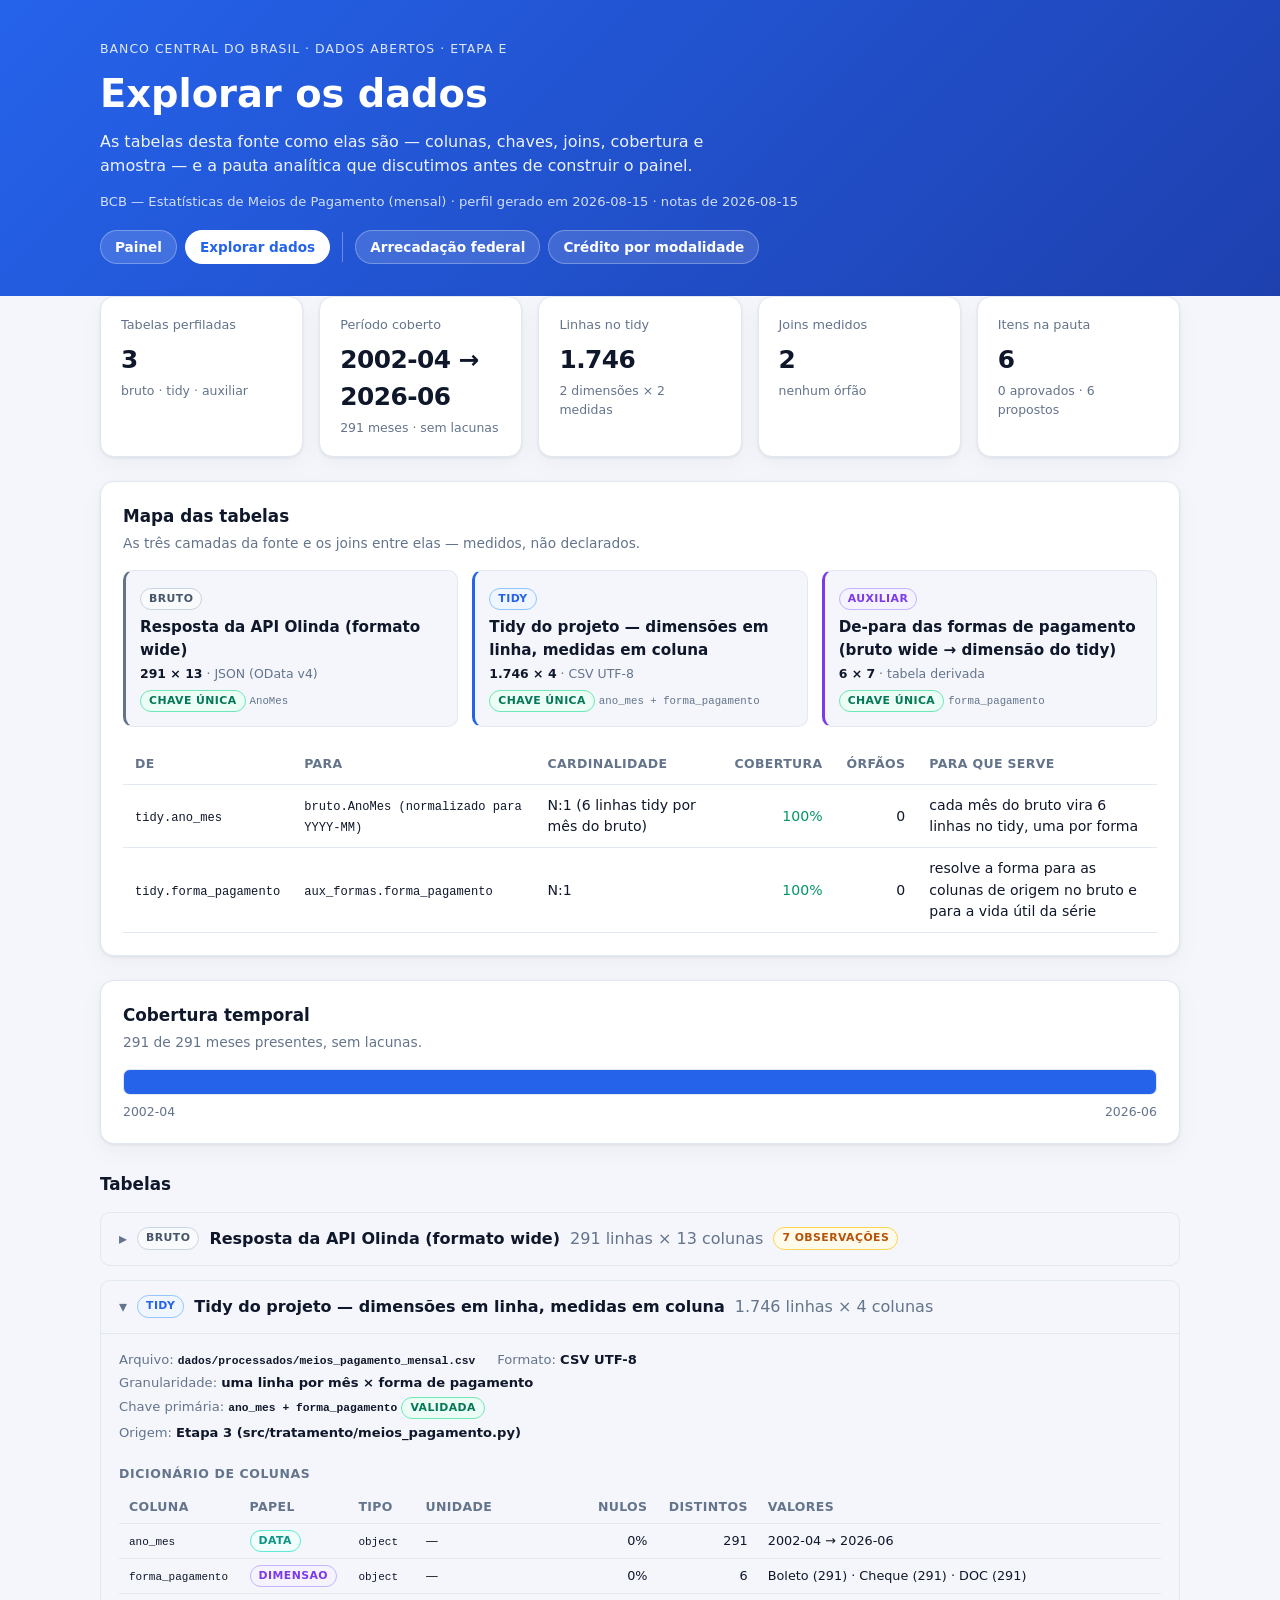
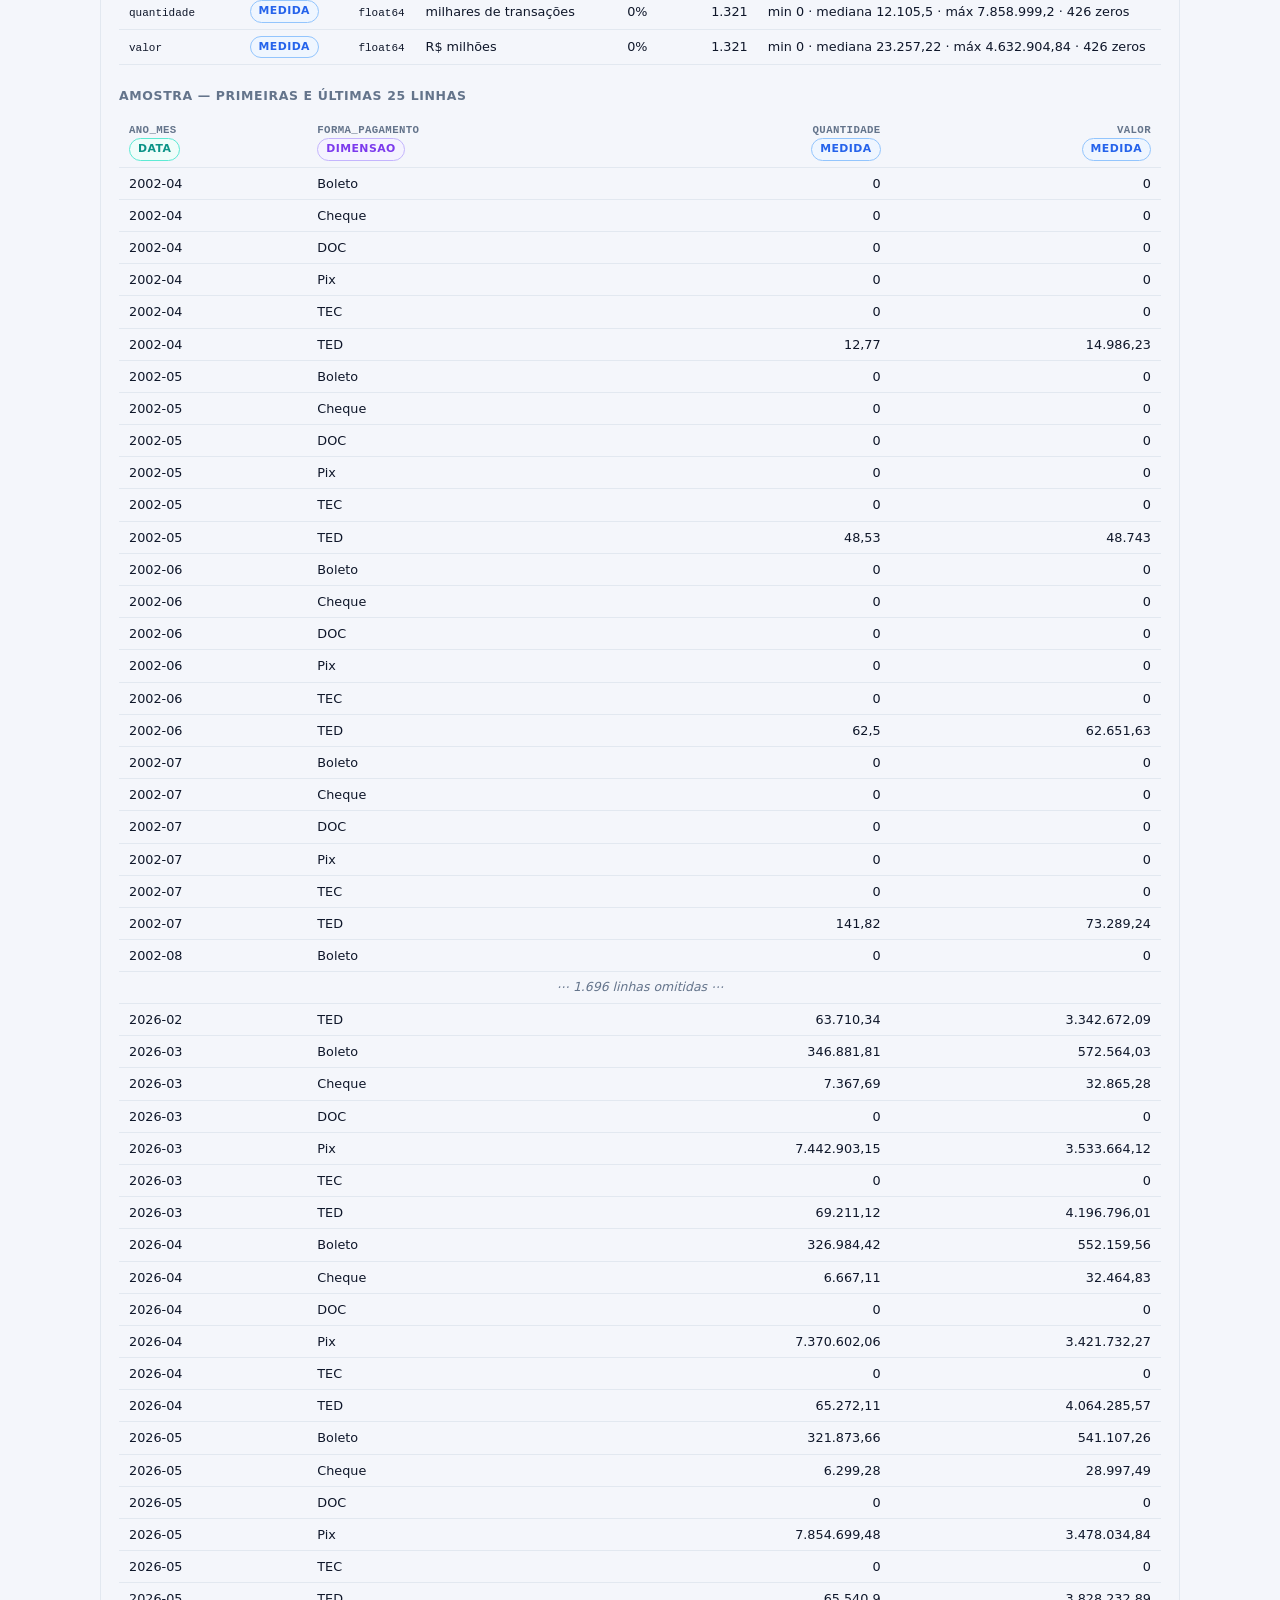
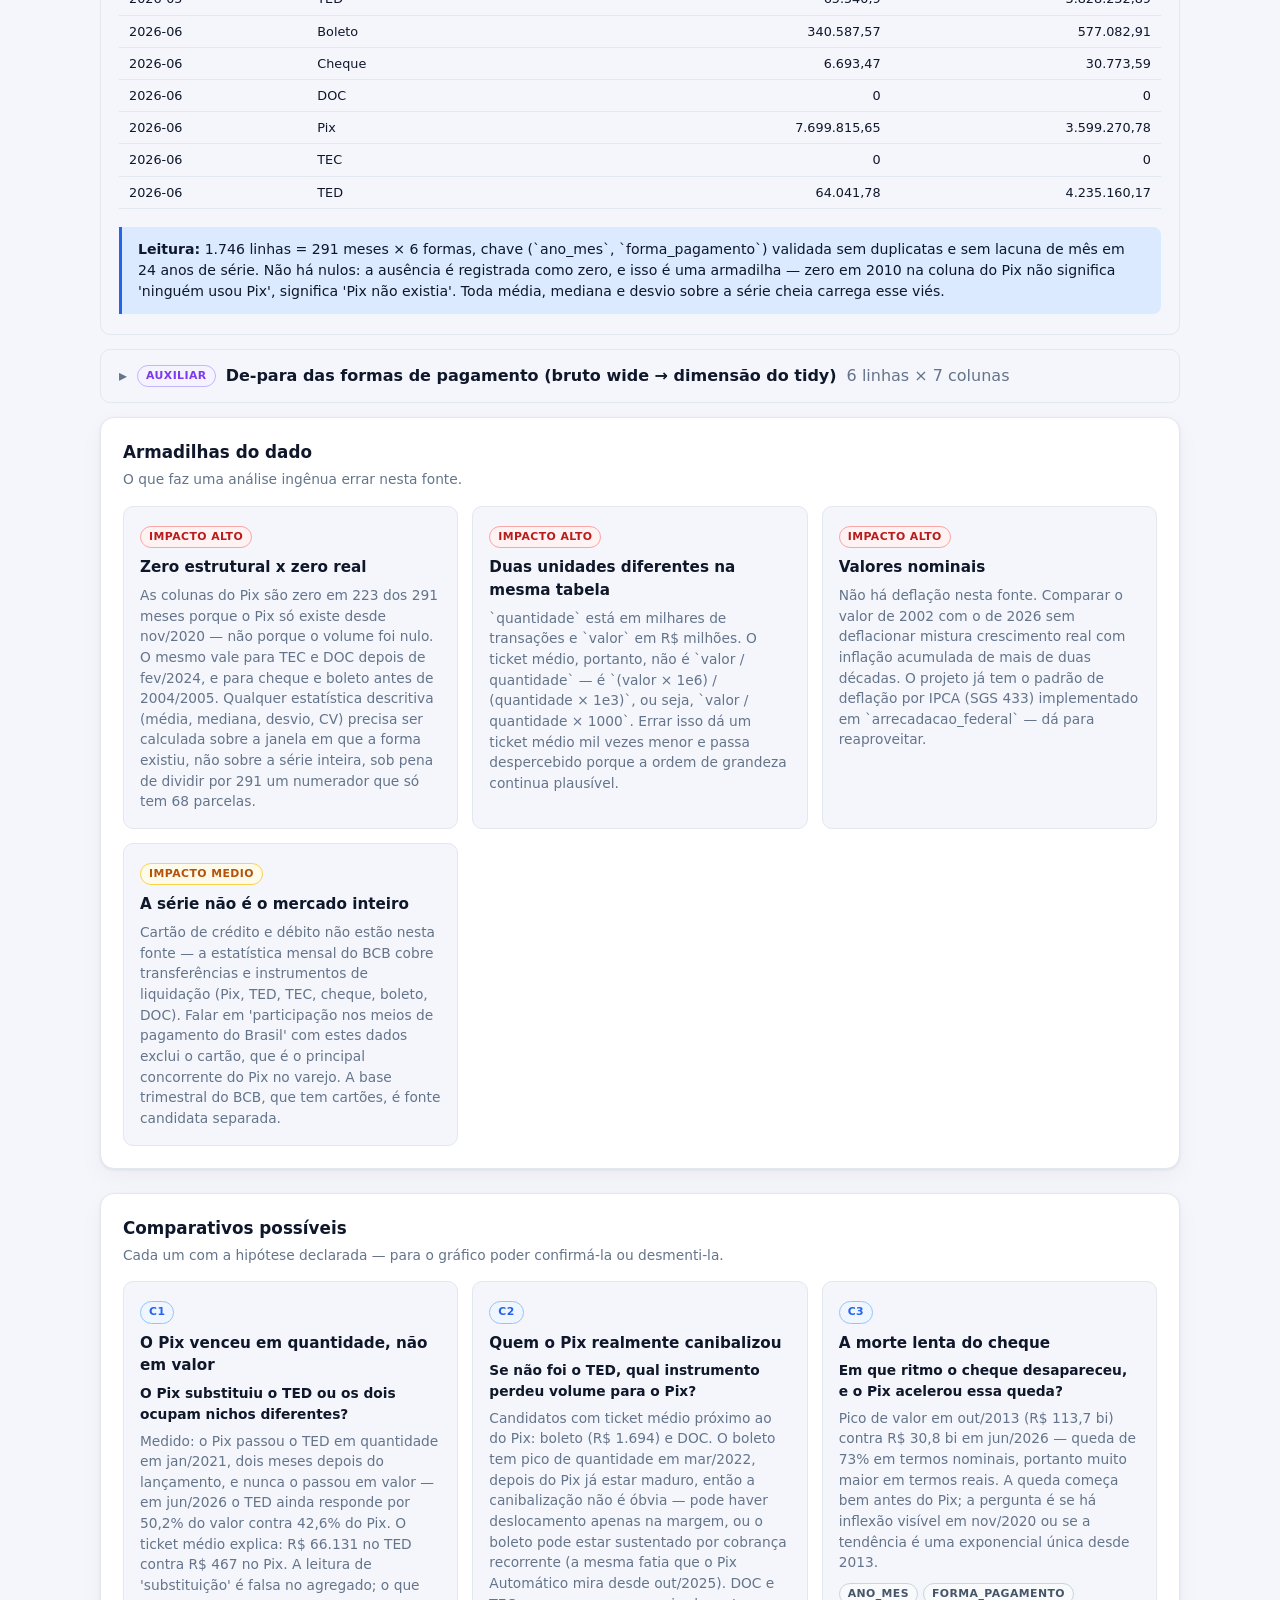
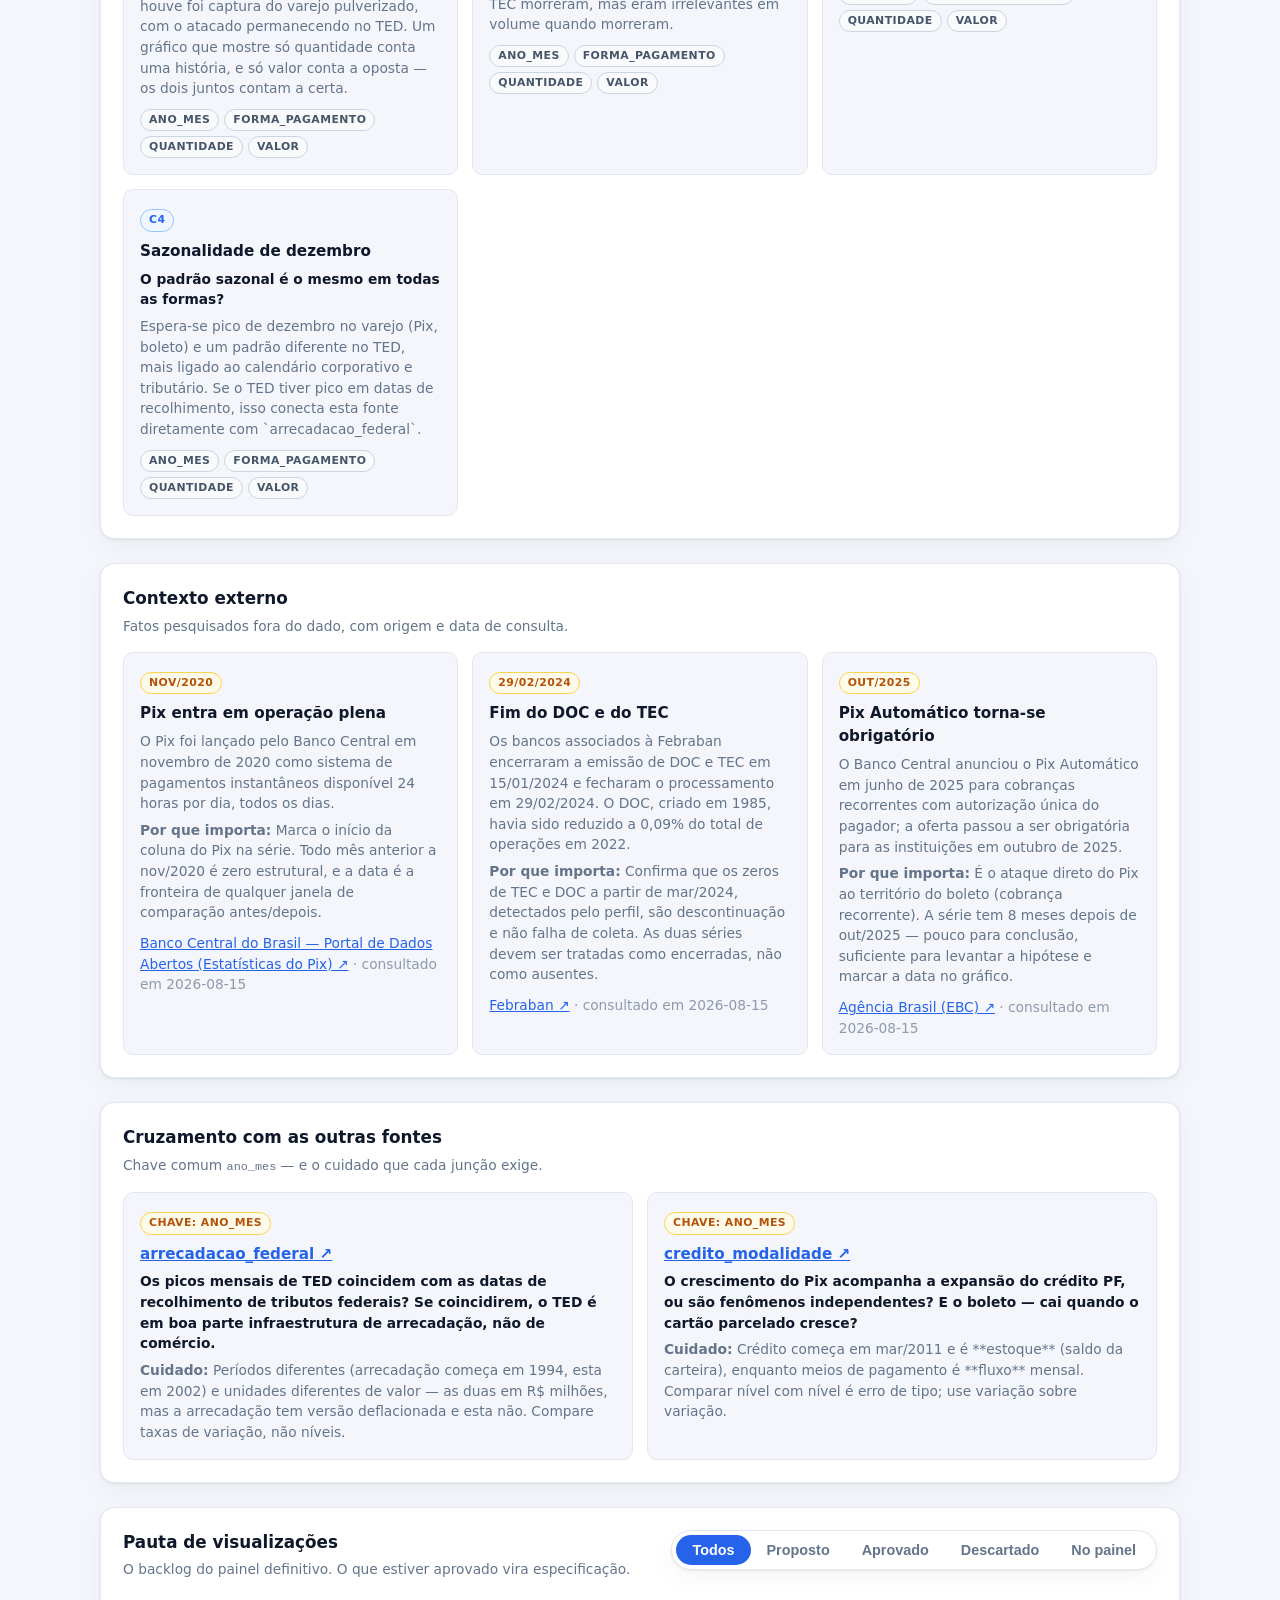
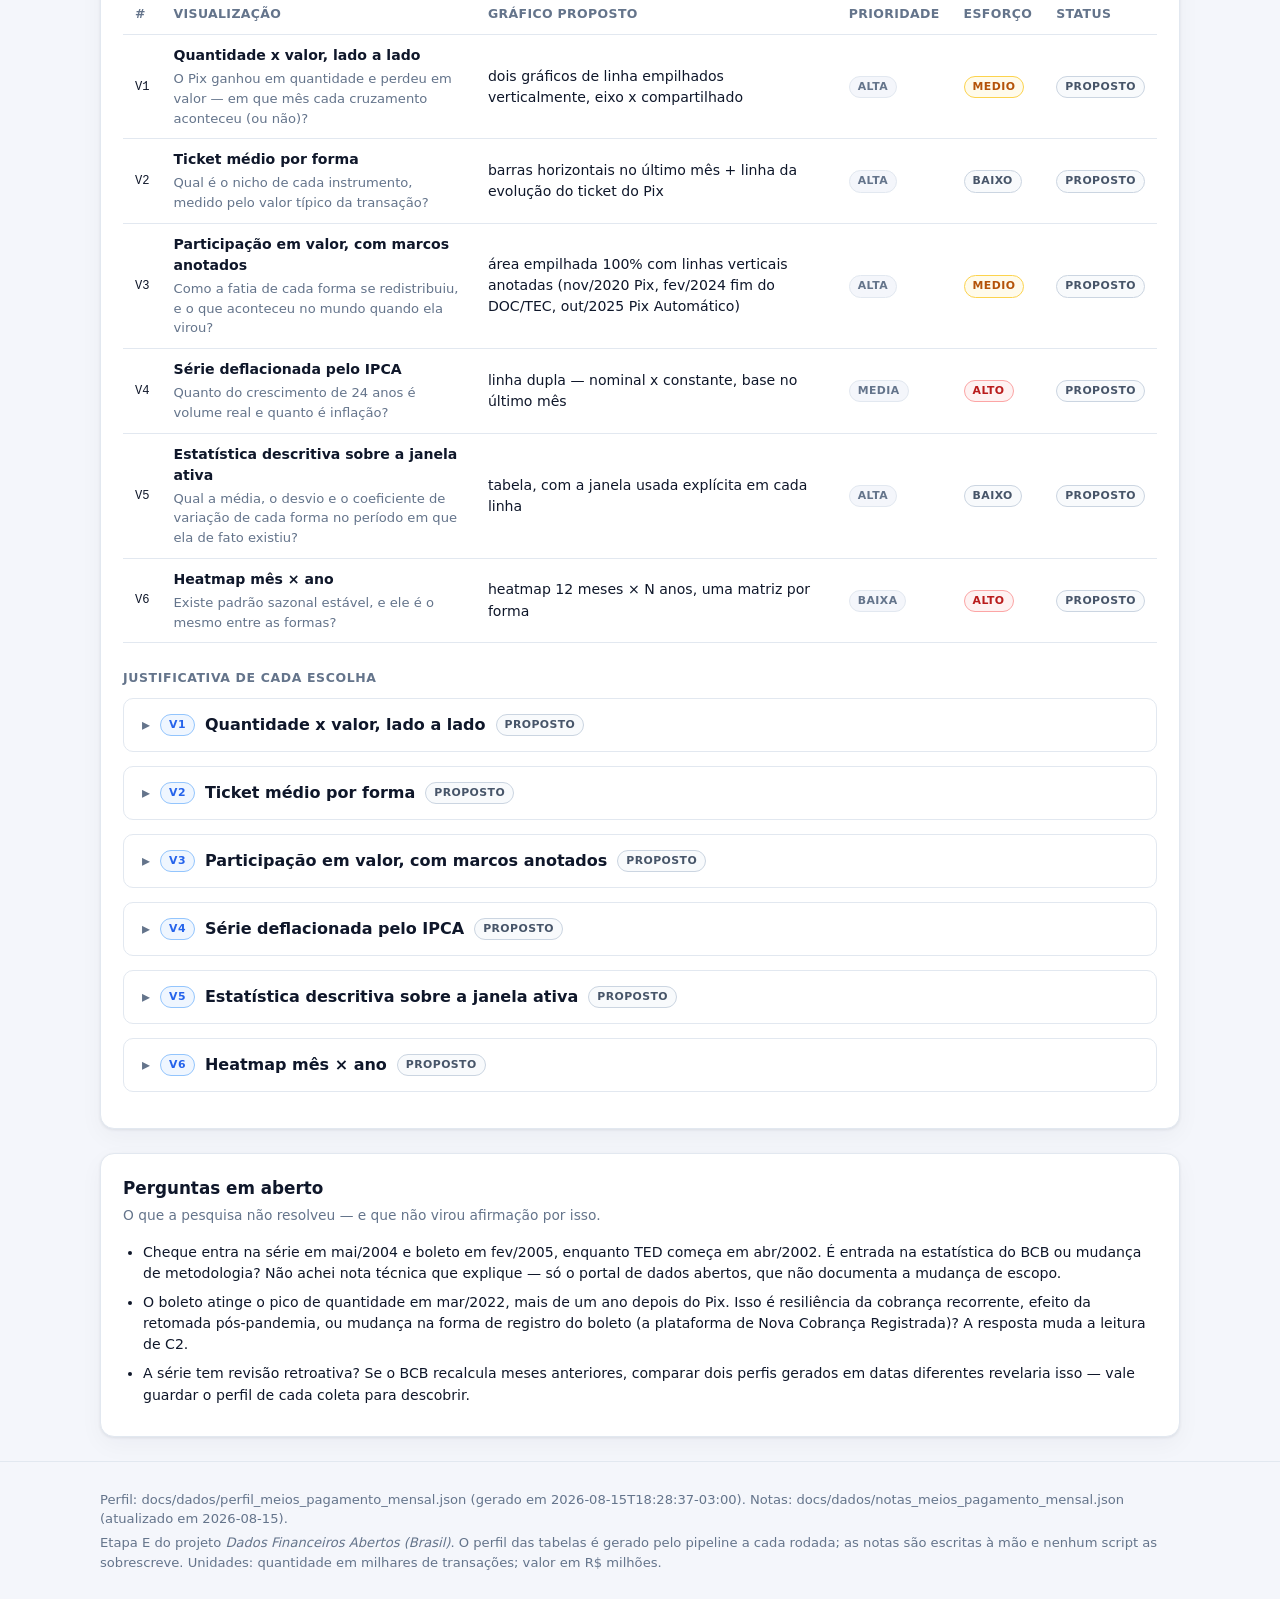
==== docs/explorar.html @ f8e5436c "Etapa E: pagina de exploracao dos dados Adiciona docs/explorar.html, pagina irma do painel com o per" ====
<!DOCTYPE html>
<html lang="pt-BR">
<head>
  <meta charset="UTF-8" />
  <meta name="viewport" content="width=device-width, initial-scale=1.0" />
  <title>Meios de Pagamento — Explorar os dados</title>
  <link rel="stylesheet" href="css/estilo.css" />
</head>
<body data-slug="meios_pagamento_mensal">
  <header class="cabecalho">
    <div class="conteiner">
      <p class="sobrelinha">Banco Central do Brasil · Dados Abertos · Etapa E</p>
      <h1>Explorar os dados</h1>
      <p class="subtitulo">As tabelas desta fonte como elas são — colunas, chaves, joins,
        cobertura e amostra — e a pauta analítica que discutimos antes de construir o painel.</p>
      <p class="meta-info" id="meta-info">Carregando…</p>
      <nav class="nav-paineis" aria-label="Painéis do projeto">
        <a href="index.html">Painel</a>
        <a href="explorar.html" aria-current="page">Explorar dados</a>
        <span class="nav-sep"></span>
        <a href="https://gfvdata-web.github.io/fonte-arrecadacao-federal/">Arrecadação federal</a>
        <a href="https://gfvdata-web.github.io/fonte-credito-modalidade/">Crédito por modalidade</a>
      </nav>
    </div>
  </header>

  <main class="conteiner">
    <div id="erro" hidden></div>

    <section class="kpis" id="resumo" aria-label="Resumo da fonte"></section>

    <section class="cartao" id="sec-mapa" hidden>
      <h2>Mapa das tabelas</h2>
      <p class="cartao-desc">As três camadas da fonte e os joins entre elas — medidos, não declarados.</p>
      <div class="mapa-tabelas" id="mapa"></div>
      <div class="tabela-wrap">
        <table class="tabela" id="tabela-relacionamentos">
          <thead>
            <tr>
              <th>De</th><th>Para</th><th>Cardinalidade</th>
              <th class="num">Cobertura</th><th class="num">Órfãos</th><th>Para que serve</th>
            </tr>
          </thead>
          <tbody></tbody>
        </table>
      </div>
    </section>

    <section class="cartao" id="sec-cobertura" hidden>
      <h2>Cobertura temporal</h2>
      <p class="cartao-desc" id="cobertura-desc"></p>
      <div class="barra-cobertura" id="barra-cobertura"></div>
      <div class="cobertura-extremos"><span id="cob-inicio"></span><span id="cob-fim"></span></div>
    </section>

    <section id="sec-tabelas">
      <h2 style="margin:28px 0 14px;font-size:1.05rem;">Tabelas</h2>
      <div id="tabelas"></div>
    </section>

    <section class="cartao" id="sec-armadilhas" hidden>
      <h2>Armadilhas do dado</h2>
      <p class="cartao-desc">O que faz uma análise ingênua errar nesta fonte.</p>
      <div class="grade-cartoes" id="armadilhas"></div>
    </section>

    <section class="cartao" id="sec-comparativos" hidden>
      <h2>Comparativos possíveis</h2>
      <p class="cartao-desc">Cada um com a hipótese declarada — para o gráfico poder confirmá-la ou desmenti-la.</p>
      <div class="grade-cartoes" id="comparativos"></div>
    </section>

    <section class="cartao" id="sec-contexto" hidden>
      <h2>Contexto externo</h2>
      <p class="cartao-desc">Fatos pesquisados fora do dado, com origem e data de consulta.</p>
      <div class="grade-cartoes" id="contexto"></div>
    </section>

    <section class="cartao" id="sec-cruzamentos" hidden>
      <h2>Cruzamento com as outras fontes</h2>
      <p class="cartao-desc">Chave comum <span class="mono">ano_mes</span> — e o cuidado que cada junção exige.</p>
      <div class="grade-cartoes" id="cruzamentos"></div>
    </section>

    <section class="cartao" id="sec-pauta" hidden>
      <div class="cartao-cabecalho">
        <div class="cartao-titulo">
          <h2>Pauta de visualizações</h2>
          <p class="cartao-desc">O backlog do painel definitivo. O que estiver aprovado vira especificação.</p>
        </div>
        <div class="alternador" id="filtro-pauta" role="tablist" aria-label="Filtrar por status">
          <button class="alt-btn ativo" data-status="todos" role="tab">Todos</button>
          <button class="alt-btn" data-status="proposto" role="tab">Proposto</button>
          <button class="alt-btn" data-status="aprovado" role="tab">Aprovado</button>
          <button class="alt-btn" data-status="descartado" role="tab">Descartado</button>
          <button class="alt-btn" data-status="no_painel" role="tab">No painel</button>
        </div>
      </div>
      <div class="tabela-wrap">
        <table class="tabela" id="tabela-pauta">
          <thead>
            <tr>
              <th>#</th><th>Visualização</th><th>Gráfico proposto</th>
              <th>Prioridade</th><th>Esforço</th><th>Status</th>
            </tr>
          </thead>
          <tbody></tbody>
        </table>
      </div>
      <div id="pauta-justificativas"></div>
    </section>

    <section class="cartao" id="sec-perguntas" hidden>
      <h2>Perguntas em aberto</h2>
      <p class="cartao-desc">O que a pesquisa não resolveu — e que não virou afirmação por isso.</p>
      <ul class="lista-simples" id="perguntas"></ul>
    </section>
  </main>

  <footer class="rodape">
    <div class="conteiner">
      <p id="rodape-perfil"></p>
      <p class="rodape-obs">Etapa E do projeto <em>Dados Financeiros Abertos (Brasil)</em>.
        O perfil das tabelas é gerado pelo pipeline a cada rodada; as notas são escritas à mão e
        nenhum script as sobrescreve. Unidades: quantidade em milhares de transações;
        valor em R$ milhões.</p>
    </div>
  </footer>

  <script src="js/explorar.js"></script>
</body>
</html>
---- docs/css/estilo.css ----
/* ===== Painéis de dados financeiros abertos — Etapa 6 =====
   Folha compartilhada por todas as páginas (index.html, arrecadacao-federal.html). */
:root {
  --bg: #f4f6fb;
  --superficie: #ffffff;
  --borda: #e2e8f0;
  --texto: #0f172a;
  --texto-suave: #64748b;
  --acento: #2563eb;
  --acento-suave: #dbeafe;
  --positivo: #059669;
  --negativo: #dc2626;
  --sombra: 0 1px 3px rgba(15, 23, 42, .08), 0 8px 24px rgba(15, 23, 42, .04);
  --raio: 14px;

  /* Paleta categórica das formas de pagamento */
  --c-pix: #0ea5a4;
  --c-ted: #2563eb;
  --c-boleto: #f59e0b;
  --c-cheque: #8b5cf6;
  --c-tec: #ec4899;
  --c-doc: #94a3b8;
}

@media (prefers-color-scheme: dark) {
  :root {
    --bg: #0b1120;
    --superficie: #131c31;
    --borda: #24304a;
    --texto: #e8edf7;
    --texto-suave: #93a1bd;
    --acento: #60a5fa;
    --acento-suave: #1e3a5f;
    --sombra: 0 1px 3px rgba(0, 0, 0, .3), 0 8px 24px rgba(0, 0, 0, .25);
  }
}

* { box-sizing: border-box; }

body {
  margin: 0;
  font-family: system-ui, -apple-system, "Segoe UI", Roboto, Helvetica, Arial, sans-serif;
  background: var(--bg);
  color: var(--texto);
  line-height: 1.5;
}

.conteiner { width: 100%; max-width: 1120px; margin: 0 auto; padding: 0 20px; }

/* Cabeçalho */
.cabecalho {
  background: linear-gradient(135deg, var(--acento), #1e40af);
  color: #fff;
  padding: 40px 0 32px;
}
.cabecalho .sobrelinha {
  text-transform: uppercase; letter-spacing: .08em; font-size: .78rem;
  opacity: .85; margin: 0 0 6px;
}
.cabecalho h1 { margin: 0; font-size: clamp(1.6rem, 4vw, 2.4rem); font-weight: 700; }
.cabecalho .subtitulo { margin: 8px 0 0; opacity: .92; max-width: 60ch; }
.cabecalho .meta-info { margin: 14px 0 0; font-size: .82rem; opacity: .8; }

/* Navegação entre os painéis */
.nav-paineis { display: flex; flex-wrap: wrap; gap: 8px; margin: 18px 0 0; }
.nav-paineis a {
  color: #fff; text-decoration: none; font-size: .85rem; font-weight: 600;
  padding: 6px 14px; border-radius: 999px;
  background: rgba(255, 255, 255, .14); border: 1px solid rgba(255, 255, 255, .28);
  transition: background .15s ease;
}
.nav-paineis a:hover { background: rgba(255, 255, 255, .26); }
.nav-paineis a[aria-current="page"] { background: #fff; color: var(--acento); border-color: #fff; }

main { padding: 24px 0 48px; }

/* Controles */
.controles { display: flex; align-items: center; gap: 12px; margin: 8px 0 20px; flex-wrap: wrap; }
.controles + .controles { margin-top: -8px; }
.controles-rotulo { color: var(--texto-suave); font-size: .9rem; font-weight: 500; }
.alternador {
  display: inline-flex; background: var(--superficie);
  border: 1px solid var(--borda); border-radius: 999px; padding: 4px; box-shadow: var(--sombra);
}
.alt-btn {
  border: 0; background: transparent; color: var(--texto-suave);
  padding: 7px 16px; border-radius: 999px; cursor: pointer; font-size: .9rem; font-weight: 600;
  transition: all .15s ease;
}
.alt-btn.ativo { background: var(--acento); color: #fff; }

/* KPIs */
.kpis {
  display: grid; grid-template-columns: repeat(auto-fit, minmax(190px, 1fr));
  gap: 16px; margin-bottom: 24px;
}
.kpi {
  background: var(--superficie); border: 1px solid var(--borda);
  border-radius: var(--raio); padding: 18px 20px; box-shadow: var(--sombra);
}
.kpi .rotulo { font-size: .8rem; color: var(--texto-suave); margin: 0 0 6px; }
.kpi .valor { font-size: 1.55rem; font-weight: 700; margin: 0; letter-spacing: -.02em; }
.kpi .apoio { font-size: .78rem; color: var(--texto-suave); margin: 4px 0 0; }
.kpi .apoio.pos { color: var(--positivo); }
.kpi .apoio.neg { color: var(--negativo); }

/* Cartões e gráficos */
.cartao {
  background: var(--superficie); border: 1px solid var(--borda);
  border-radius: var(--raio); padding: 22px; box-shadow: var(--sombra); margin-bottom: 24px;
}
.cartao h2 { margin: 0; font-size: 1.05rem; }
.cartao-desc { margin: 4px 0 16px; color: var(--texto-suave); font-size: .86rem; }

/* Cabeçalho de cartão com filtro de período */
.cartao-cabecalho {
  display: flex; justify-content: space-between; align-items: flex-start;
  gap: 16px; flex-wrap: wrap; margin-bottom: 16px;
}
.cartao-titulo { min-width: 0; flex: 1 1 260px; }
.cartao-cabecalho .cartao-desc { margin: 4px 0 0; }
.filtro-periodo { display: flex; gap: 10px; flex-shrink: 0; }
.filtro-campo {
  display: flex; flex-direction: column; gap: 4px;
  font-size: .7rem; font-weight: 600; color: var(--texto-suave);
  text-transform: uppercase; letter-spacing: .04em;
}
.sel-mes {
  font: inherit; font-size: .85rem; font-weight: 500;
  text-transform: none; letter-spacing: normal;
  color: var(--texto); background: var(--bg);
  border: 1px solid var(--borda); border-radius: 8px;
  padding: 6px 10px; cursor: pointer; min-width: 92px;
}
.sel-mes:hover { border-color: var(--acento); }
.sel-mes:focus-visible { outline: 2px solid var(--acento); outline-offset: 1px; }
.graficos {
  display: grid; grid-template-columns: 2fr 1fr; gap: 24px; margin-bottom: 24px;
}
.graficos .cartao { margin-bottom: 0; }
.canvas-wrap { position: relative; height: 340px; }
.grafico-grande .canvas-wrap { height: 360px; }
/* Barras horizontais com muitas categorias (ex.: taxa por modalidade de crédito). */
.canvas-alto { height: 480px; }

/* Tabelas */
.tabela-wrap { overflow-x: auto; }
.tabela { width: 100%; border-collapse: collapse; font-size: .88rem; min-width: 560px; }
.tabela th, .tabela td { padding: 10px 12px; text-align: left; border-bottom: 1px solid var(--borda); }
.tabela th { color: var(--texto-suave); font-weight: 600; font-size: .78rem; text-transform: uppercase; letter-spacing: .03em; }
.tabela td.num, .tabela th.num { text-align: right; font-variant-numeric: tabular-nums; }
.tabela tbody tr:hover { background: var(--acento-suave); }
.pilula { display: inline-flex; align-items: center; gap: 7px; font-weight: 600; }
.ponto { width: 10px; height: 10px; border-radius: 50%; display: inline-block; }
.pos { color: var(--positivo); }
.neg { color: var(--negativo); }
.nulo { color: var(--texto-suave); }

/* Rodapé */
.rodape { border-top: 1px solid var(--borda); padding: 24px 0; color: var(--texto-suave); font-size: .82rem; }
.rodape p { margin: 4px 0; }

@media (max-width: 760px) {
  .graficos { grid-template-columns: 1fr; }
}

/* ===== Etapa E — página de exploração =====
   Anexado ao fim de propósito: nada acima desta linha é editado pela Etapa E. */

.nav-sep {
  width: 1px; align-self: stretch; margin: 2px 4px;
  background: rgba(255, 255, 255, .32);
}

/* Selos ---------------------------------------------------------------- */
.selo {
  display: inline-block; font-size: .68rem; font-weight: 700;
  letter-spacing: .04em; text-transform: uppercase;
  padding: 2px 8px; border-radius: 999px; white-space: nowrap;
  border: 1px solid var(--borda); background: var(--bg); color: var(--texto-suave);
}
.selo-medida       { color: #2563eb; border-color: #93c5fd; background: #eff6ff; }
.selo-dimensao     { color: #7c3aed; border-color: #c4b5fd; background: #f5f3ff; }
.selo-data         { color: #0d9488; border-color: #5eead4; background: #f0fdfa; }
.selo-chave        { color: #b45309; border-color: #fcd34d; background: #fffbeb; }
.selo-texto        { color: #475569; border-color: #cbd5e1; background: #f8fafc; }
.selo-nao_declarado{ color: #b91c1c; border-color: #fca5a5; background: #fef2f2; }
.selo-ok           { color: #047857; border-color: #6ee7b7; background: #ecfdf5; }
.selo-erro         { color: #b91c1c; border-color: #fca5a5; background: #fef2f2; }

.selo-proposto  { color: #475569; border-color: #cbd5e1; background: #f8fafc; }
.selo-aprovado  { color: #047857; border-color: #6ee7b7; background: #ecfdf5; }
.selo-descartado{ color: #b91c1c; border-color: #fca5a5; background: #fef2f2; }
.selo-no_painel { color: #7c3aed; border-color: #c4b5fd; background: #f5f3ff; }

.selo-alto  { color: #b91c1c; border-color: #fca5a5; background: #fef2f2; }
.selo-medio { color: #b45309; border-color: #fcd34d; background: #fffbeb; }
.selo-baixo { color: #475569; border-color: #cbd5e1; background: #f8fafc; }

@media (prefers-color-scheme: dark) {
  .selo-medida       { color: #93c5fd; border-color: #1e40af; background: #172554; }
  .selo-dimensao     { color: #c4b5fd; border-color: #5b21b6; background: #2e1065; }
  .selo-data         { color: #5eead4; border-color: #0f766e; background: #042f2e; }
  .selo-chave        { color: #fcd34d; border-color: #92400e; background: #2c1a05; }
  .selo-texto        { color: #cbd5e1; border-color: #334155; background: #1e293b; }
  .selo-nao_declarado{ color: #fca5a5; border-color: #991b1b; background: #2c0b0b; }
  .selo-ok           { color: #6ee7b7; border-color: #065f46; background: #052e26; }
  .selo-erro         { color: #fca5a5; border-color: #991b1b; background: #2c0b0b; }
  .selo-proposto     { color: #cbd5e1; border-color: #334155; background: #1e293b; }
  .selo-aprovado     { color: #6ee7b7; border-color: #065f46; background: #052e26; }
  .selo-descartado   { color: #fca5a5; border-color: #991b1b; background: #2c0b0b; }
  .selo-no_painel    { color: #c4b5fd; border-color: #5b21b6; background: #2e1065; }
  .selo-alto         { color: #fca5a5; border-color: #991b1b; background: #2c0b0b; }
  .selo-medio        { color: #fcd34d; border-color: #92400e; background: #2c1a05; }
  .selo-baixo        { color: #cbd5e1; border-color: #334155; background: #1e293b; }
}

/* Mapa das tabelas ------------------------------------------------------ */
.mapa-tabelas {
  display: grid; grid-template-columns: repeat(auto-fit, minmax(220px, 1fr));
  gap: 14px; margin-bottom: 18px;
}
.mapa-caixa {
  border: 1px solid var(--borda); border-radius: 10px; padding: 14px;
  background: var(--bg); border-left: 3px solid var(--acento);
}
.mapa-caixa.camada-bruto    { border-left-color: var(--texto-suave); }
.mapa-caixa.camada-tidy     { border-left-color: var(--acento); }
.mapa-caixa.camada-auxiliar { border-left-color: #7c3aed; }
.mapa-caixa h3 { margin: 6px 0 4px; font-size: .95rem; }
.mapa-caixa p  { margin: 0; font-size: .78rem; color: var(--texto-suave); }
.mapa-dim { font-variant-numeric: tabular-nums; font-weight: 600; color: var(--texto); }

/* Cobertura temporal ---------------------------------------------------- */
.barra-cobertura {
  display: flex; height: 26px; border-radius: 7px; overflow: hidden;
  border: 1px solid var(--borda); background: var(--acento); margin: 10px 0 8px;
}
.barra-cobertura .lacuna { background: var(--negativo); }
.cobertura-extremos {
  display: flex; justify-content: space-between;
  font-size: .78rem; color: var(--texto-suave); font-variant-numeric: tabular-nums;
}

/* Blocos de tabela ------------------------------------------------------ */
.bloco-tabela { border: 1px solid var(--borda); border-radius: 10px; margin-bottom: 14px; }
.bloco-tabela > summary {
  cursor: pointer; padding: 14px 18px; display: flex; align-items: center;
  gap: 10px; flex-wrap: wrap; font-weight: 600; list-style: none;
}
.bloco-tabela > summary::-webkit-details-marker { display: none; }
.bloco-tabela > summary::before { content: "▸"; color: var(--texto-suave); }
.bloco-tabela[open] > summary::before { content: "▾"; }
.bloco-tabela[open] > summary { border-bottom: 1px solid var(--borda); }
.bloco-corpo { padding: 16px 18px 20px; }
.bloco-corpo h4 {
  margin: 22px 0 8px; font-size: .78rem; text-transform: uppercase;
  letter-spacing: .05em; color: var(--texto-suave);
}
.bloco-corpo h4:first-child { margin-top: 0; }

.meta-linha {
  display: flex; flex-wrap: wrap; gap: 6px 22px;
  font-size: .82rem; color: var(--texto-suave); margin-bottom: 4px;
}
.meta-linha b { color: var(--texto); font-weight: 600; }
.mono { font-family: ui-monospace, "Cascadia Code", Consolas, monospace; font-size: .86em; }

.alertas { margin: 0; padding-left: 18px; font-size: .84rem; }
.alertas li { margin: 3px 0; color: var(--texto-suave); }
.alertas li::marker { color: var(--negativo); }

.tabela-densa { font-size: .8rem; min-width: 0; }
.tabela-densa th, .tabela-densa td { padding: 6px 10px; white-space: nowrap; }
.linha-omitida td {
  text-align: center; font-style: italic; font-size: .78rem;
  color: var(--texto-suave); background: var(--bg);
}
.nota-curada {
  border-left: 3px solid var(--acento); background: var(--acento-suave);
  padding: 12px 16px; border-radius: 0 8px 8px 0; font-size: .88rem; margin-top: 18px;
}
@media (prefers-color-scheme: dark) { .nota-curada { background: rgba(96, 165, 250, .1); } }

/* Cartões de conteúdo curado -------------------------------------------- */
.grade-cartoes {
  display: grid; grid-template-columns: repeat(auto-fit, minmax(280px, 1fr)); gap: 14px;
}
.mini-cartao {
  border: 1px solid var(--borda); border-radius: 10px; padding: 16px; background: var(--bg);
}
.mini-cartao h3 { margin: 8px 0 6px; font-size: .95rem; }
.mini-cartao p  { margin: 6px 0 0; font-size: .86rem; color: var(--texto-suave); }
.mini-cartao .pergunta { color: var(--texto); font-weight: 600; }
.mini-cartao a { color: var(--acento); }
.colunas-usadas { display: flex; flex-wrap: wrap; gap: 5px; margin-top: 10px; }

.lista-simples { margin: 0; padding-left: 20px; font-size: .88rem; }
.lista-simples li { margin: 8px 0; }

.pauta-descartado td { opacity: .55; }
.pauta-descartado .pauta-titulo { text-decoration: line-through; }
.pauta-titulo { font-weight: 600; }
.pauta-pergunta { display: block; font-size: .82rem; color: var(--texto-suave); margin-top: 3px; }

.aviso {
  border: 1px solid var(--borda); border-left: 3px solid var(--negativo);
  border-radius: 0 8px 8px 0; padding: 14px 16px; background: var(--superficie);
  font-size: .88rem;
}
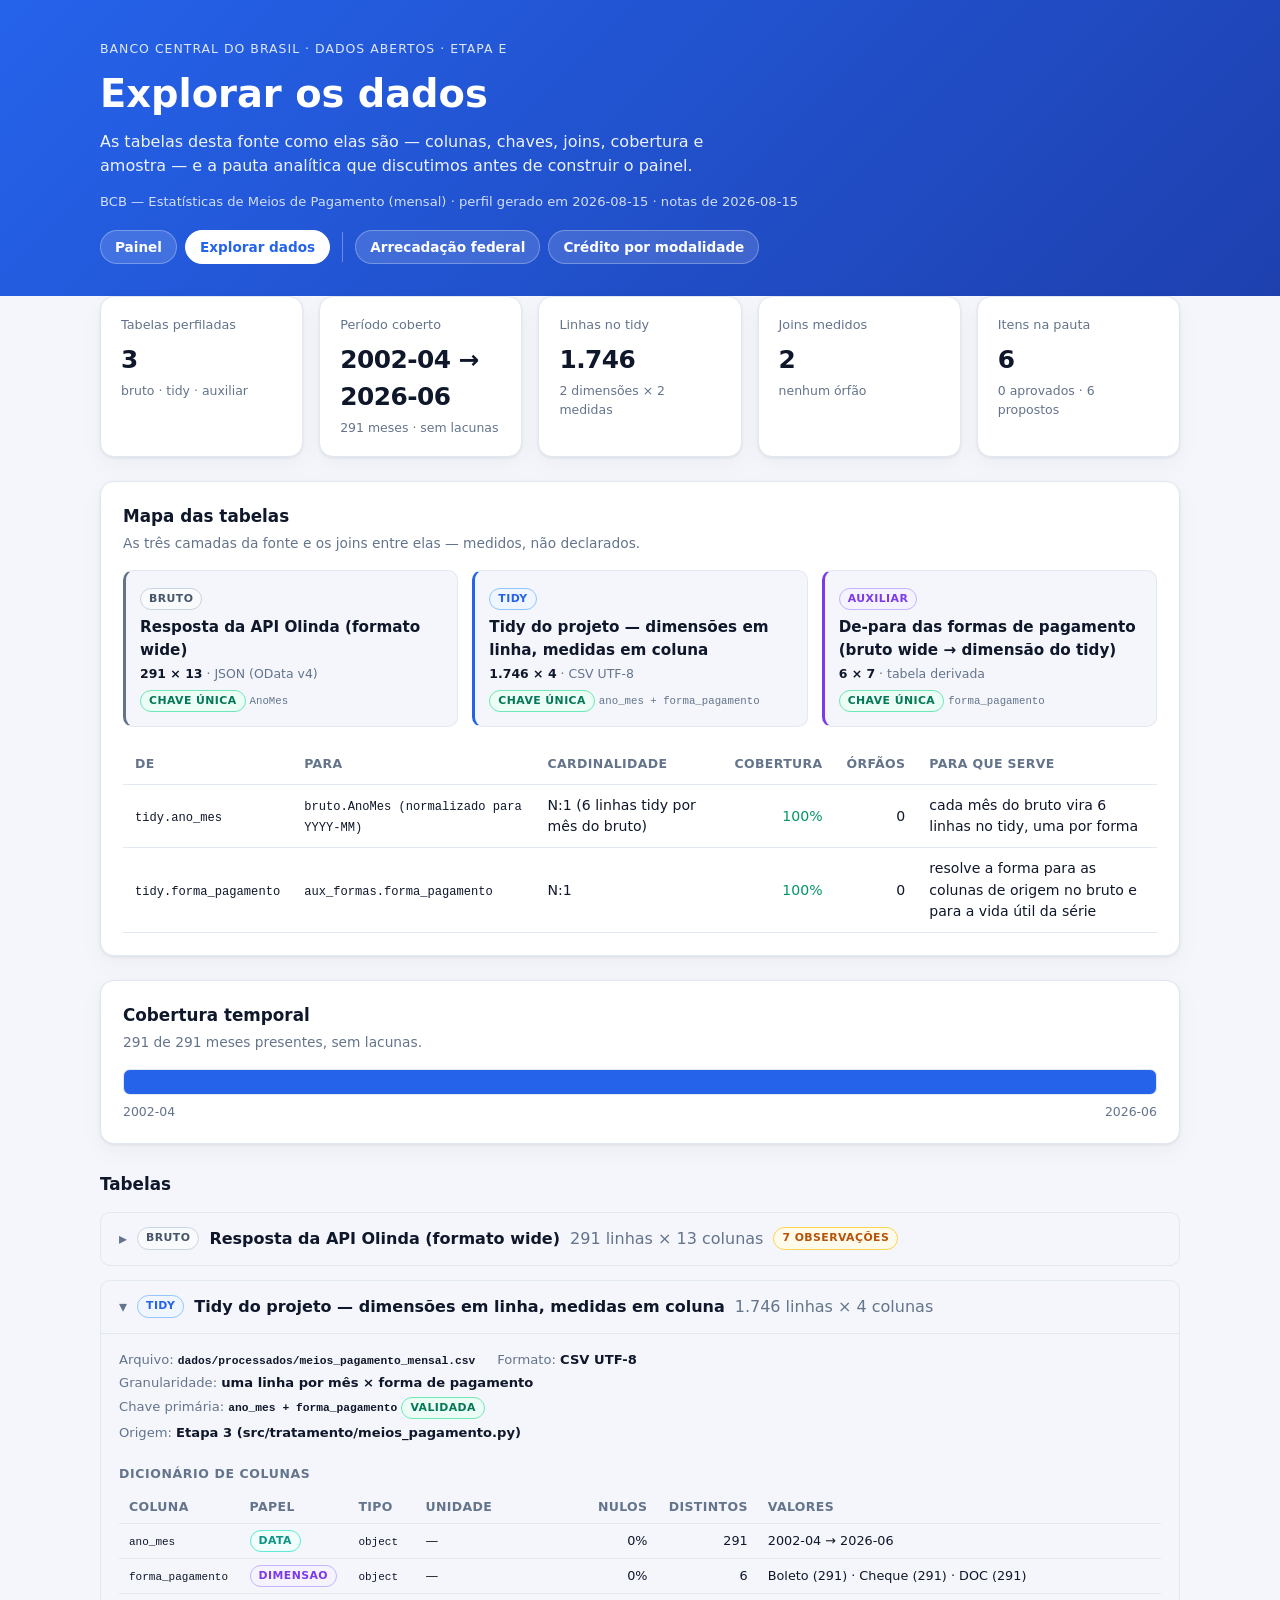
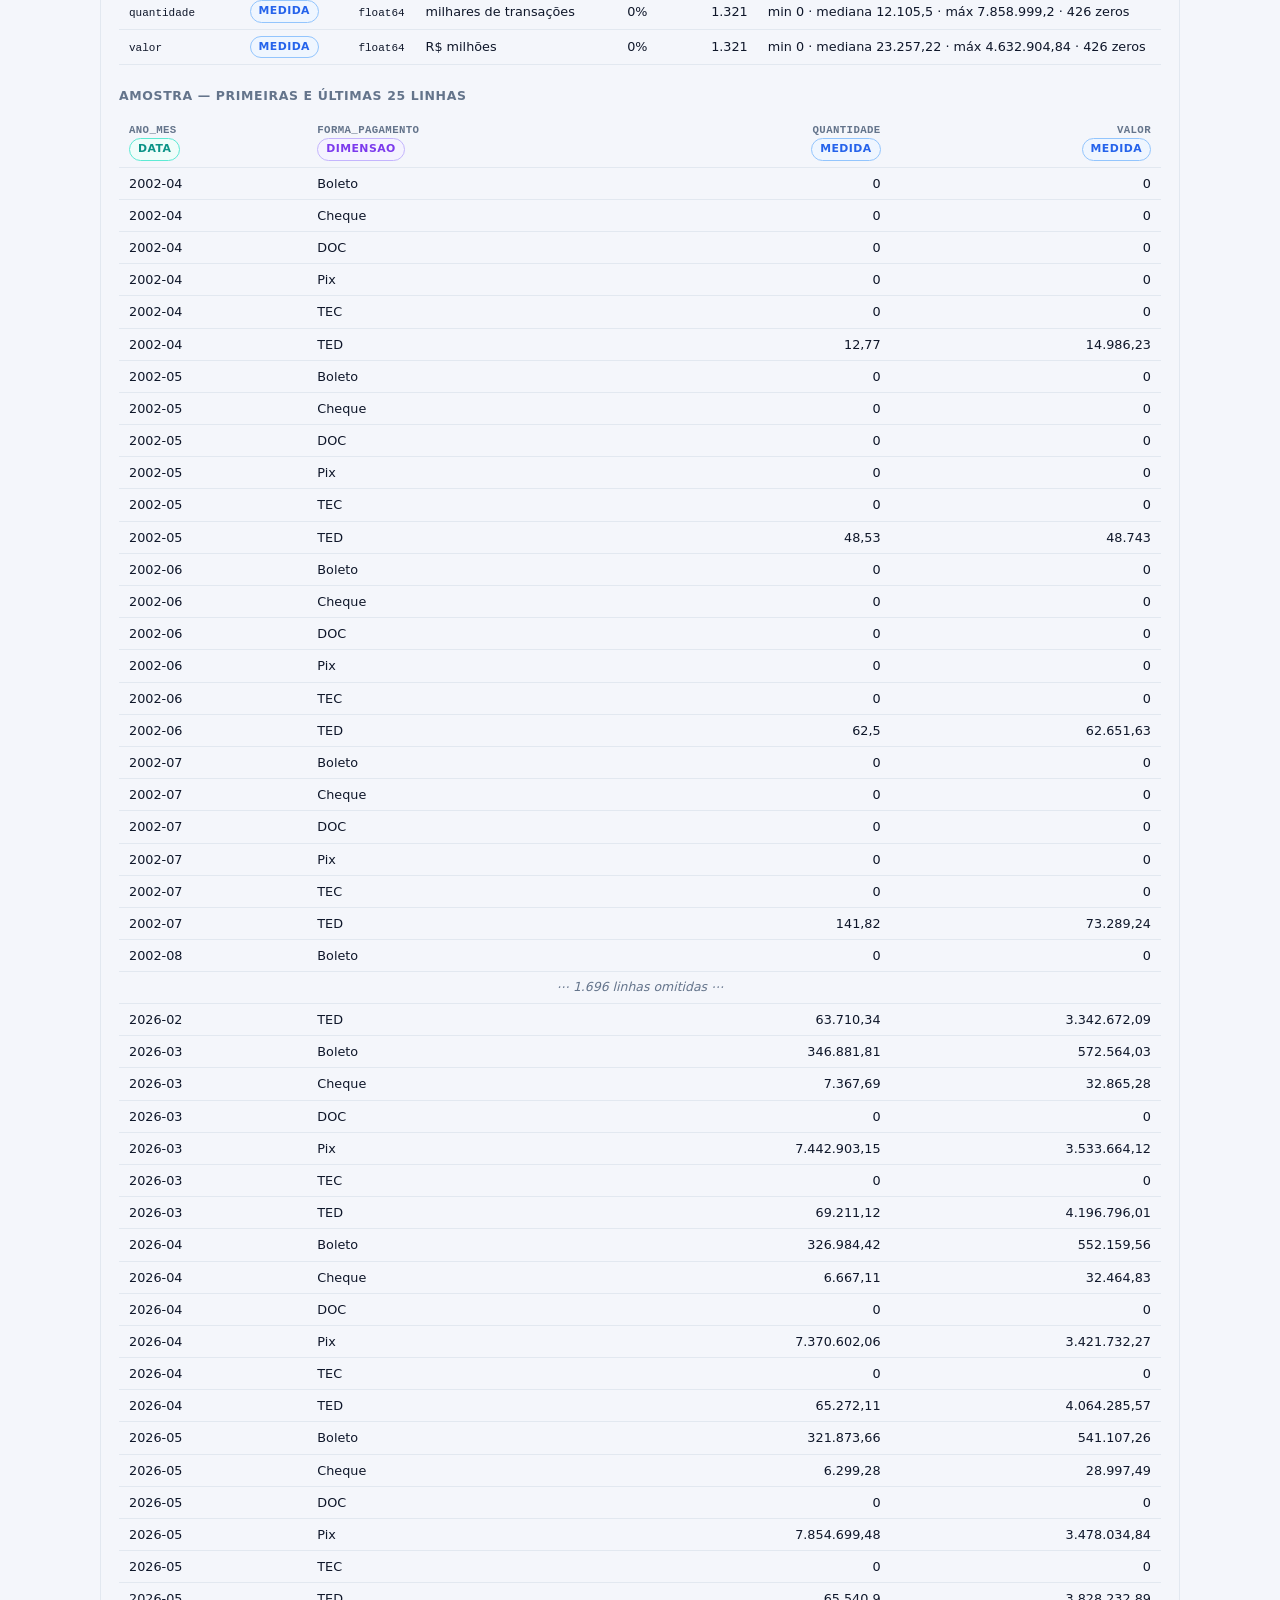
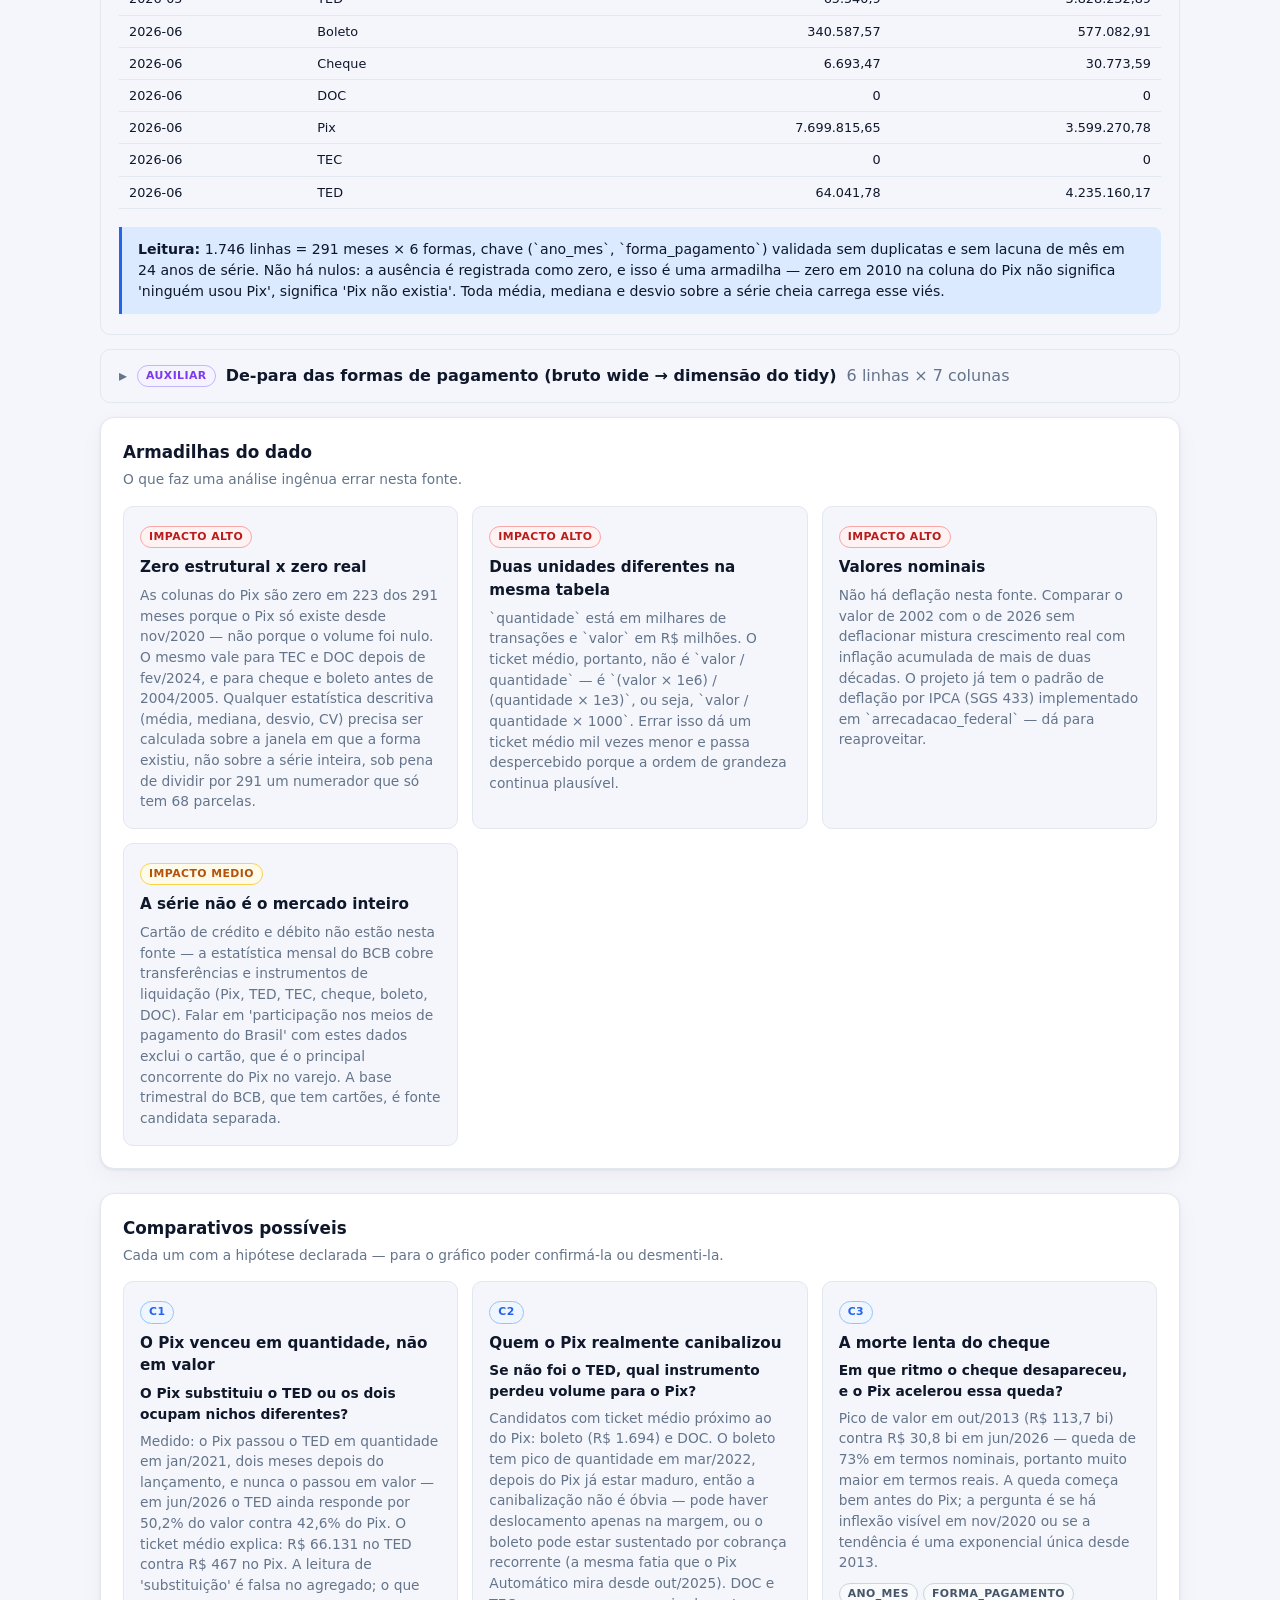
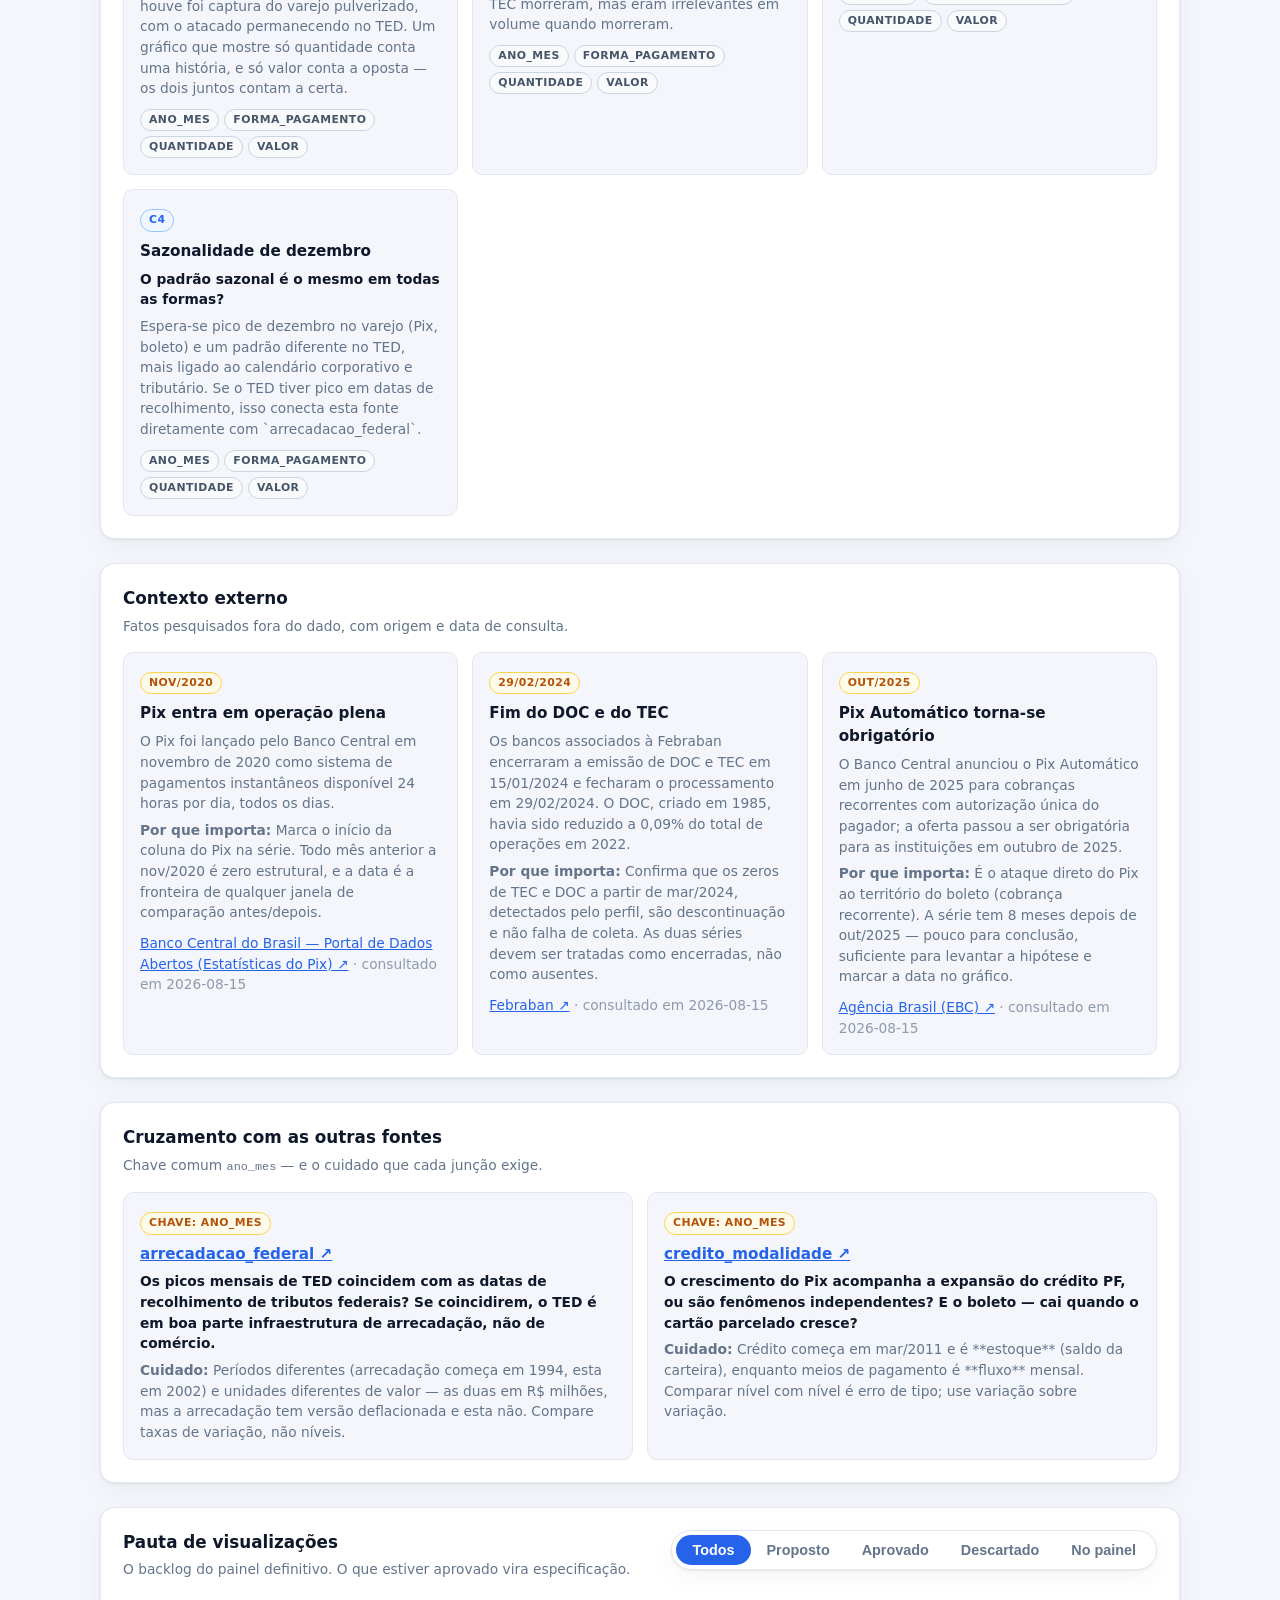
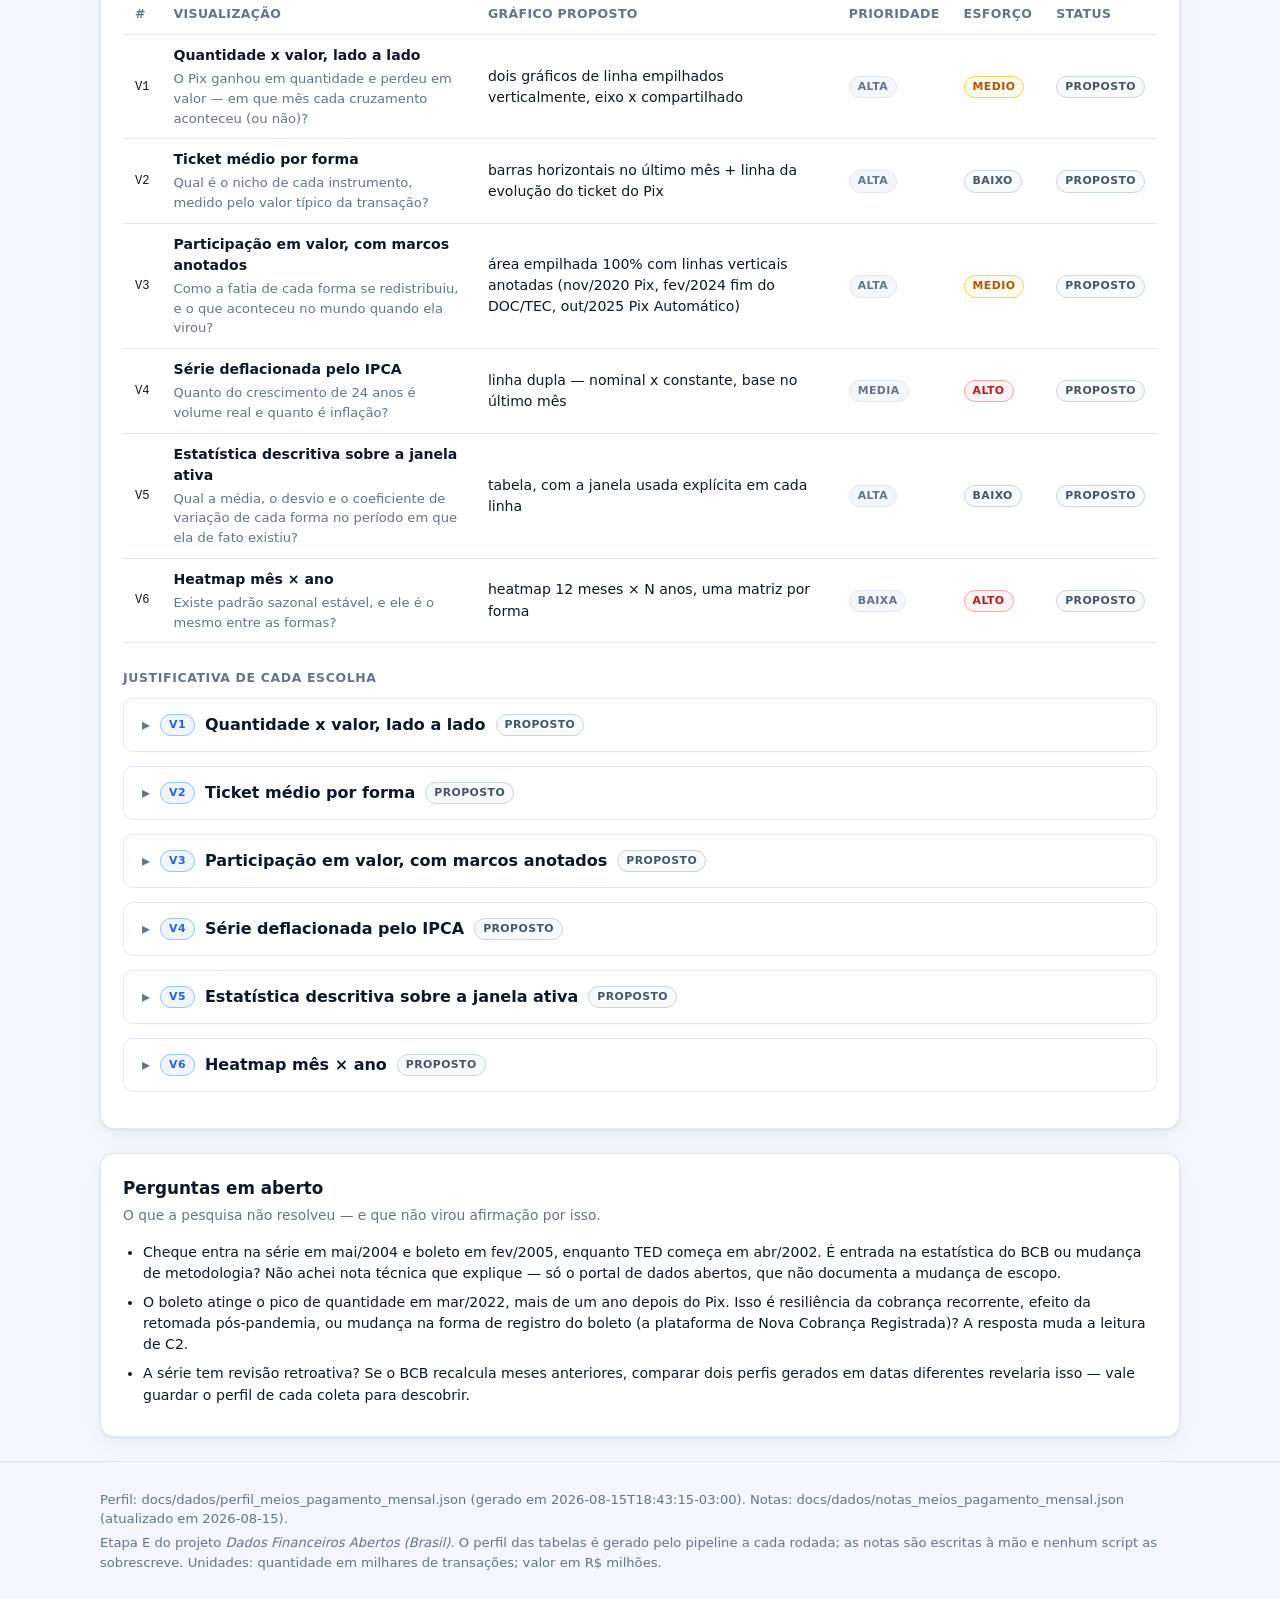
==== commit 3dd5e636: "Adiciona rastreio de acesso (GoatCounter)" ====
--- a/docs/explorar.html
+++ b/docs/explorar.html
@@ -5,6 +5,7 @@
   <meta name="viewport" content="width=device-width, initial-scale=1.0" />
   <title>Meios de Pagamento — Explorar os dados</title>
   <link rel="stylesheet" href="css/estilo.css" />
+  <script data-goatcounter="https://gfvdata.goatcounter.com/count" async src="//gc.zgo.at/count.js"></script>
 </head>
 <body data-slug="meios_pagamento_mensal">
   <header class="cabecalho">
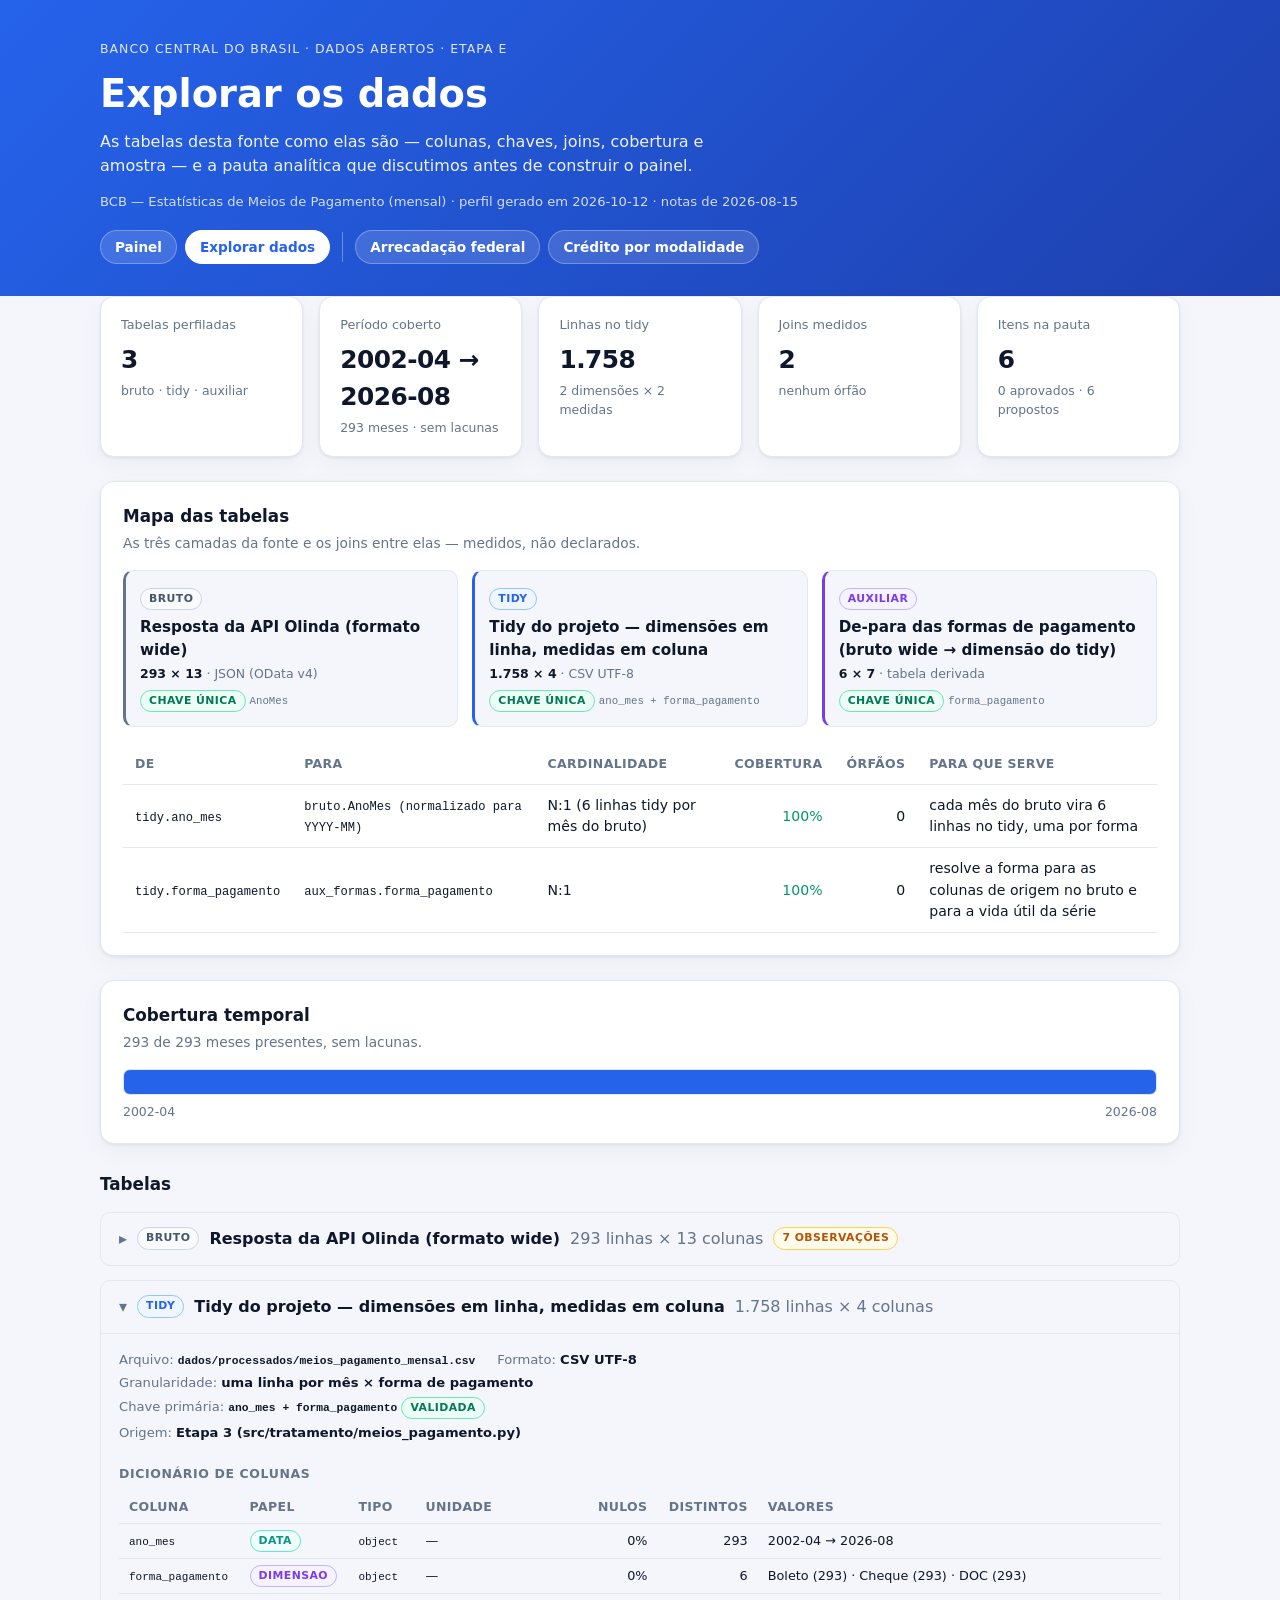
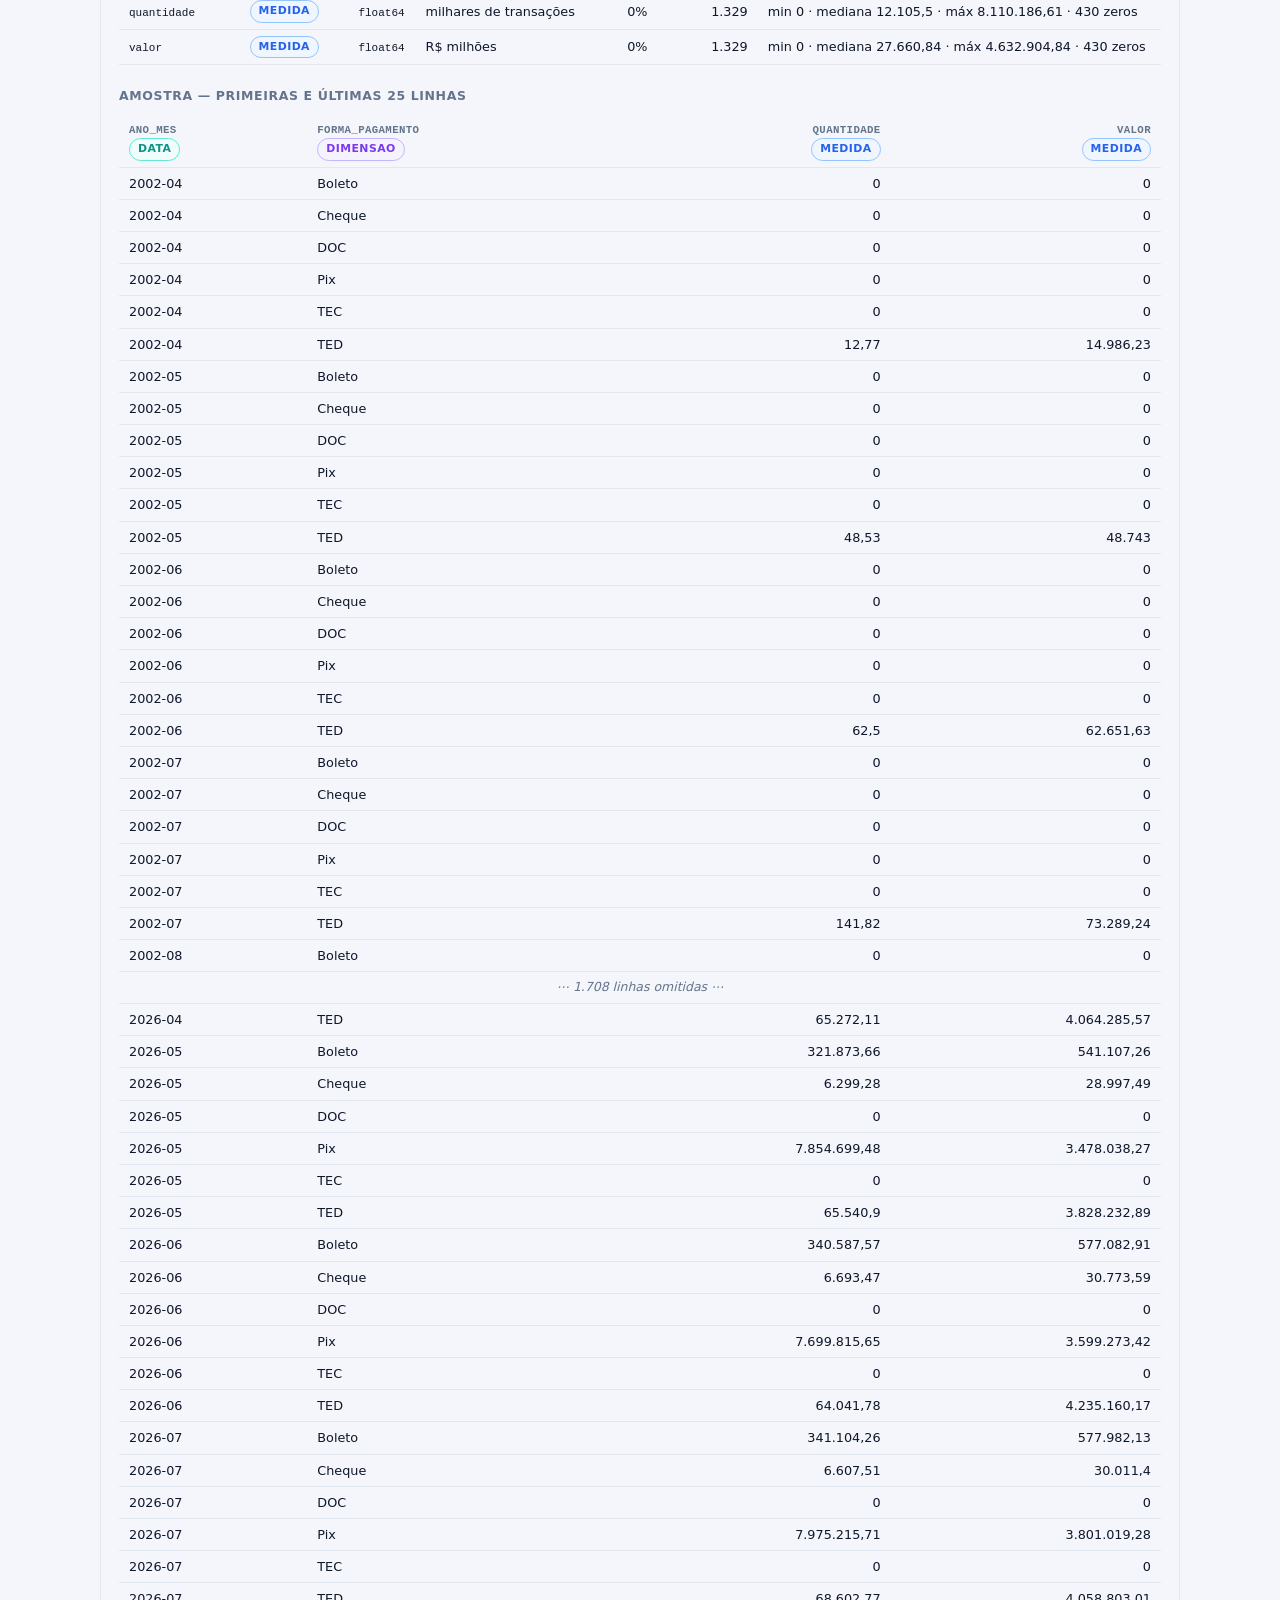
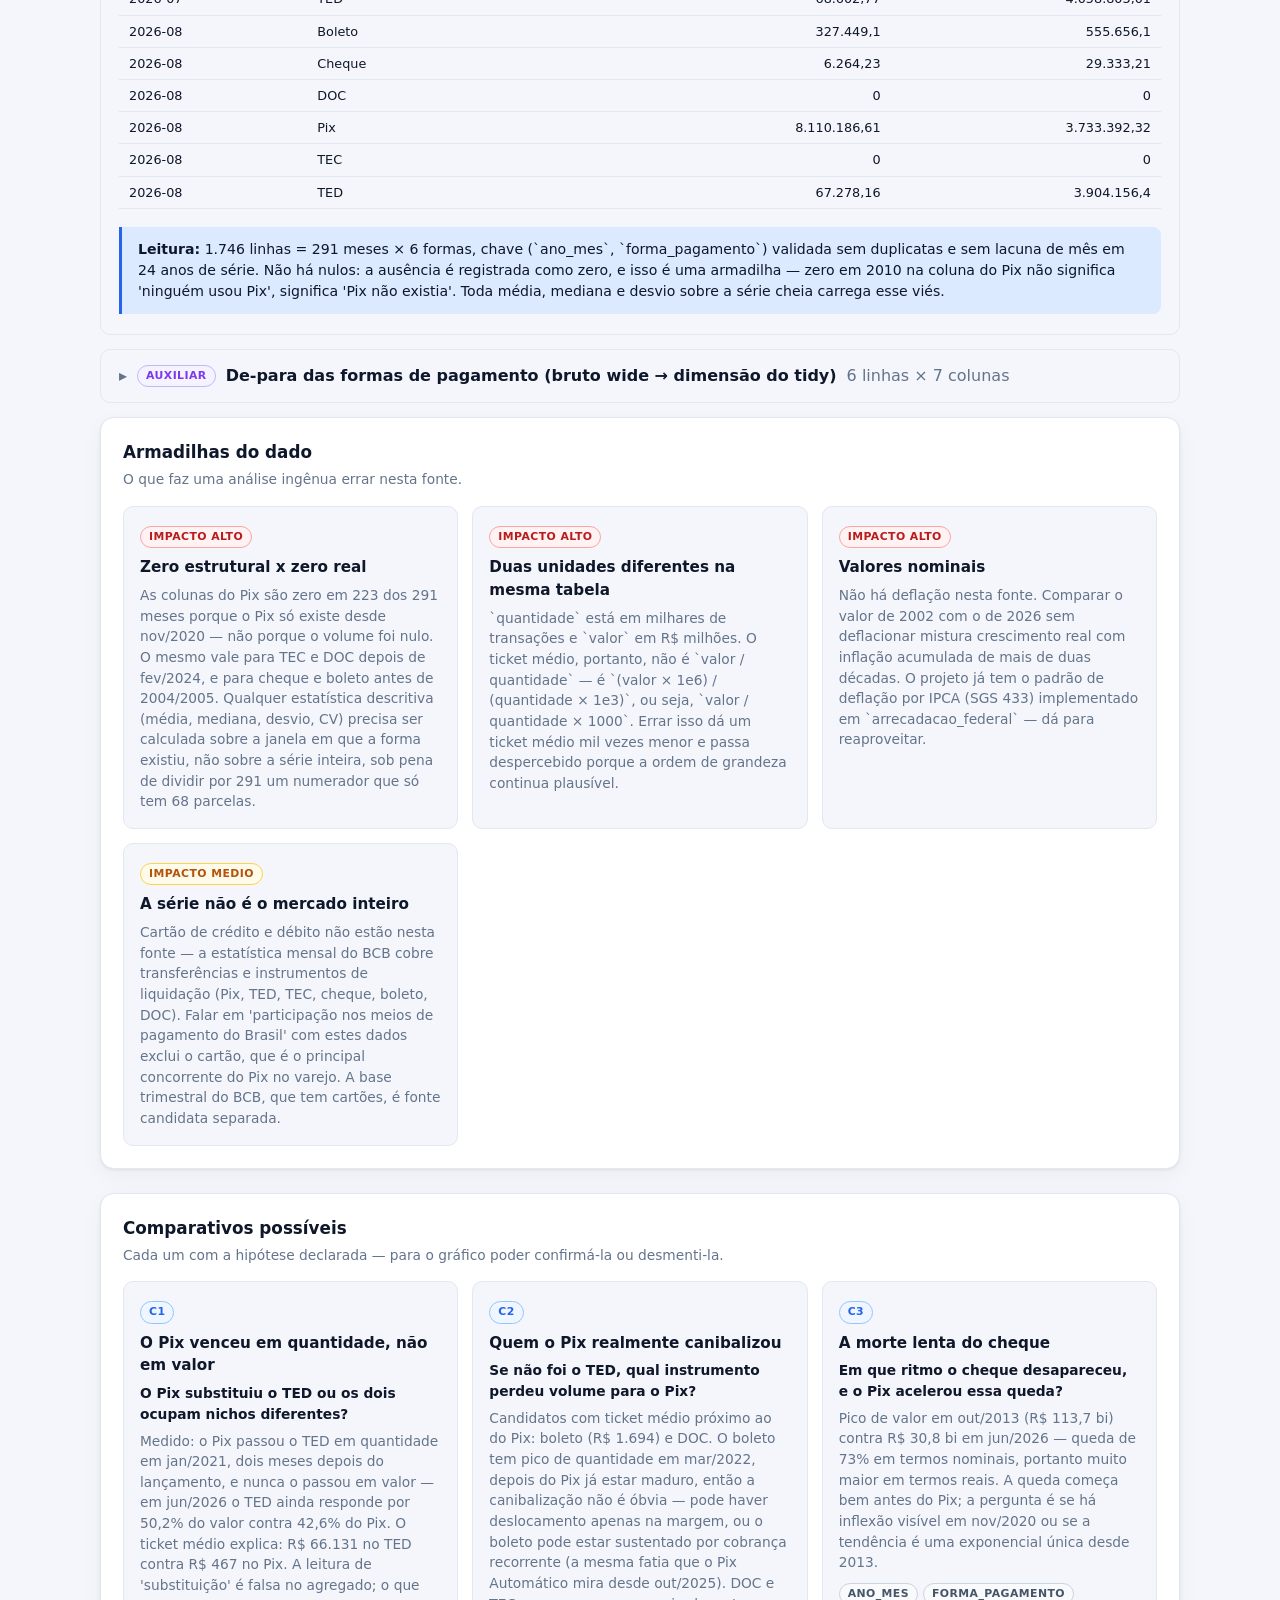
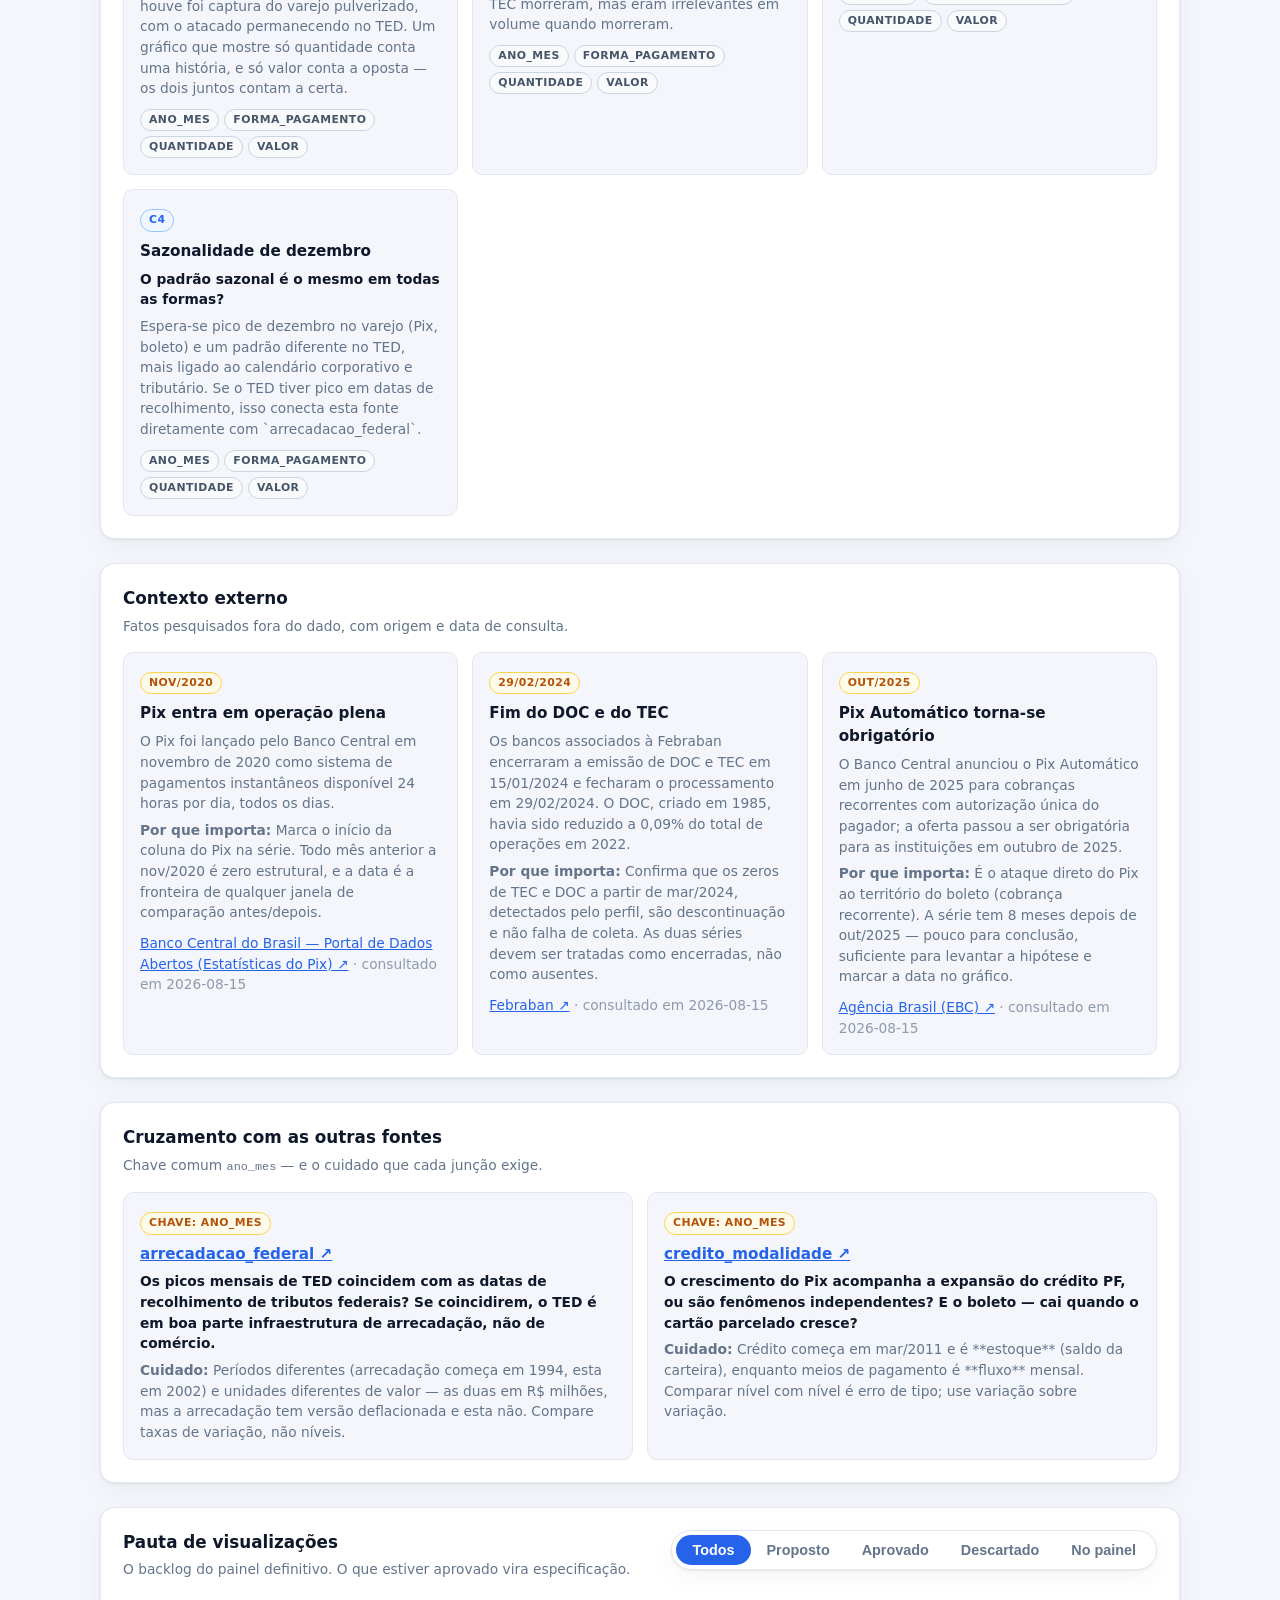
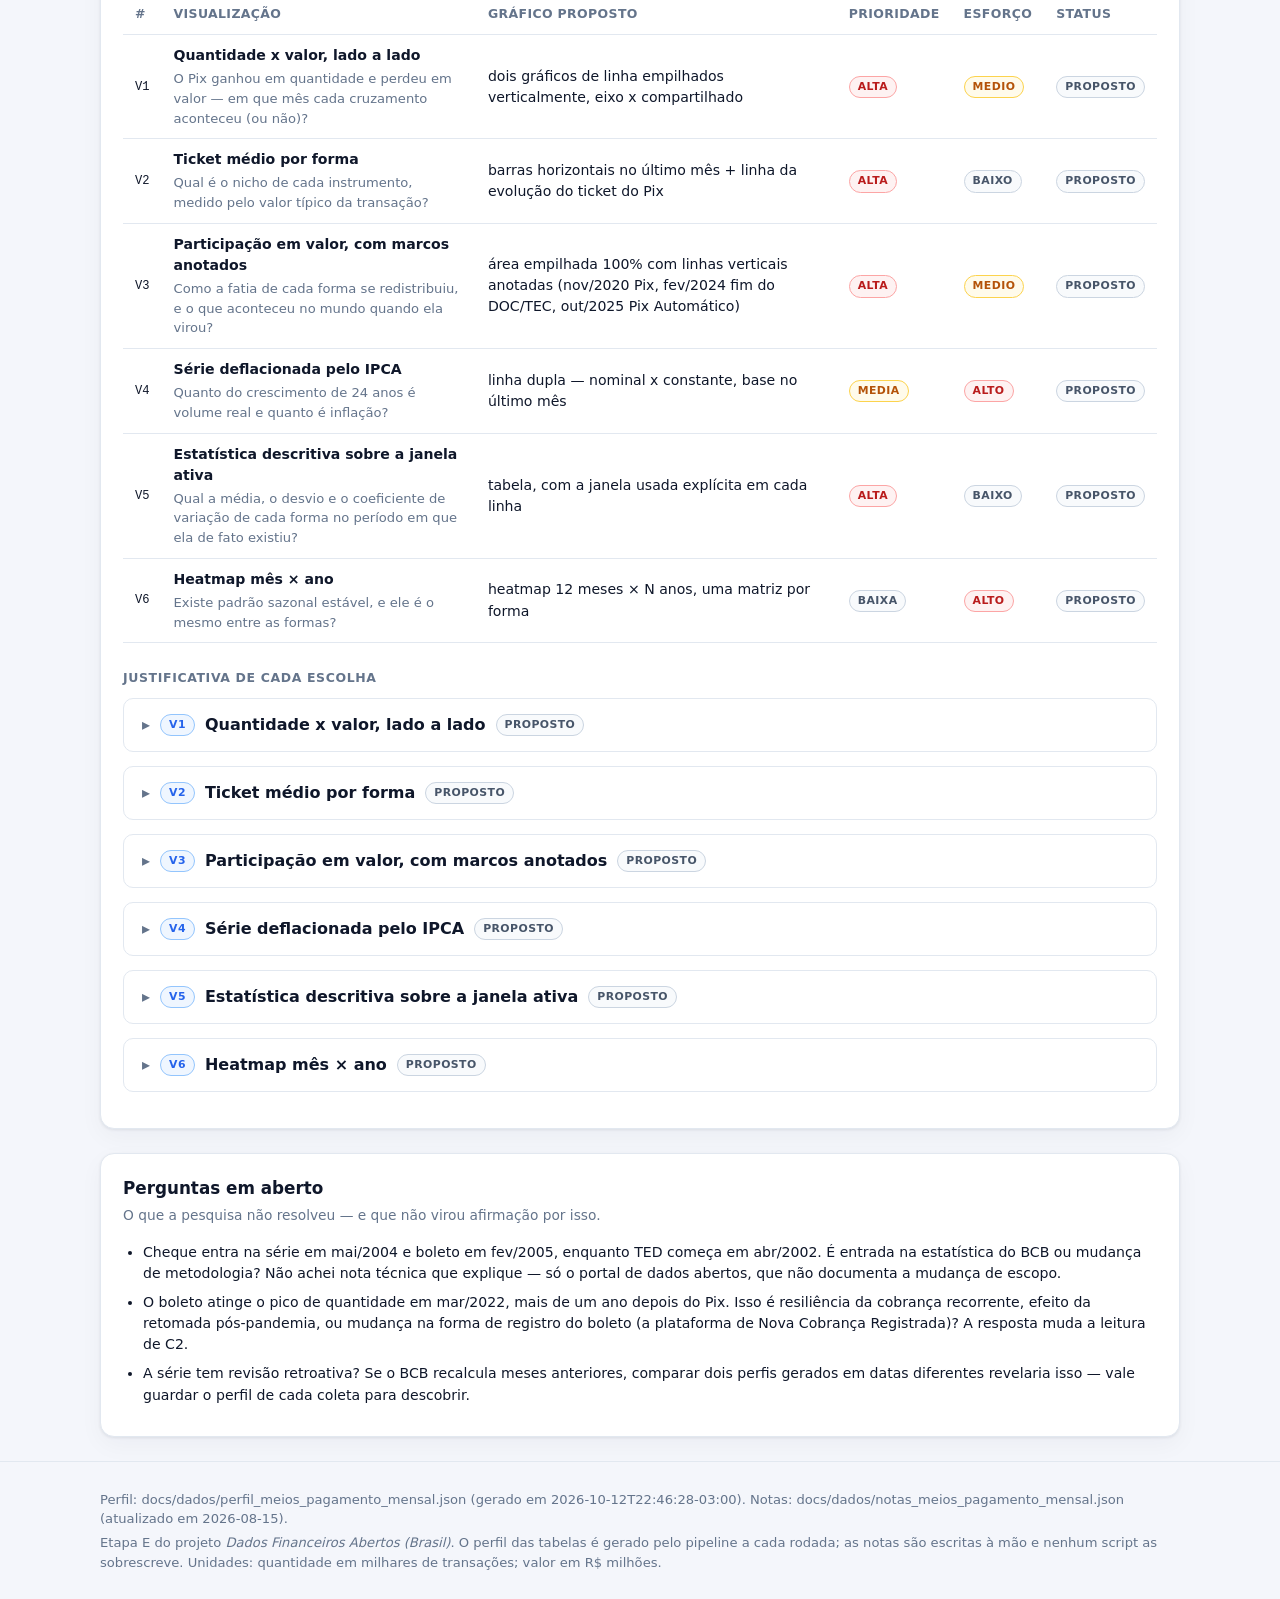
==== commit 1a61fd37: "Link de Crédito por modalidade aponta para creditomodalidade.gfvdata.com Co-Authored-By: Claude Opus" ====
--- a/docs/explorar.html
+++ b/docs/explorar.html
@@ -20,7 +20,7 @@
         <a href="explorar.html" aria-current="page">Explorar dados</a>
         <span class="nav-sep"></span>
         <a href="https://gfvdata-web.github.io/fonte-arrecadacao-federal/">Arrecadação federal</a>
-        <a href="https://gfvdata-web.github.io/fonte-credito-modalidade/">Crédito por modalidade</a>
+        <a href="https://creditomodalidade.gfvdata.com/">Crédito por modalidade</a>
       </nav>
     </div>
   </header>
--- a/docs/css/estilo.css
+++ b/docs/css/estilo.css
@@ -193,9 +193,10 @@
 .selo-descartado{ color: #b91c1c; border-color: #fca5a5; background: #fef2f2; }
 .selo-no_painel { color: #7c3aed; border-color: #c4b5fd; background: #f5f3ff; }
 
-.selo-alto  { color: #b91c1c; border-color: #fca5a5; background: #fef2f2; }
-.selo-medio { color: #b45309; border-color: #fcd34d; background: #fffbeb; }
-.selo-baixo { color: #475569; border-color: #cbd5e1; background: #f8fafc; }
+/* alto/medio/baixo = esforço e impacto; alta/media/baixa = prioridade da pauta (mesmas cores) */
+.selo-alto, .selo-alta { color: #b91c1c; border-color: #fca5a5; background: #fef2f2; }
+.selo-medio, .selo-media { color: #b45309; border-color: #fcd34d; background: #fffbeb; }
+.selo-baixo, .selo-baixa { color: #475569; border-color: #cbd5e1; background: #f8fafc; }
 
 @media (prefers-color-scheme: dark) {
   .selo-medida       { color: #93c5fd; border-color: #1e40af; background: #172554; }
@@ -210,9 +211,9 @@
   .selo-aprovado     { color: #6ee7b7; border-color: #065f46; background: #052e26; }
   .selo-descartado   { color: #fca5a5; border-color: #991b1b; background: #2c0b0b; }
   .selo-no_painel    { color: #c4b5fd; border-color: #5b21b6; background: #2e1065; }
-  .selo-alto         { color: #fca5a5; border-color: #991b1b; background: #2c0b0b; }
-  .selo-medio        { color: #fcd34d; border-color: #92400e; background: #2c1a05; }
-  .selo-baixo        { color: #cbd5e1; border-color: #334155; background: #1e293b; }
+  .selo-alto, .selo-alta { color: #fca5a5; border-color: #991b1b; background: #2c0b0b; }
+  .selo-medio, .selo-media { color: #fcd34d; border-color: #92400e; background: #2c1a05; }
+  .selo-baixo, .selo-baixa { color: #cbd5e1; border-color: #334155; background: #1e293b; }
 }
 
 /* Mapa das tabelas ------------------------------------------------------ */
@@ -308,3 +309,16 @@
   border-radius: 0 8px 8px 0; padding: 14px 16px; background: var(--superficie);
   font-size: .88rem;
 }
+
+/* ===== Switch temporário v1/v2 ===== */
+.switch-versao {
+  position: fixed; top: 14px; left: 14px; z-index: 50;
+  background: #0f172a; color: #fff; text-decoration: none;
+  font-size: .78rem; font-weight: 600; letter-spacing: .01em;
+  padding: 8px 14px; border-radius: 999px; box-shadow: 0 4px 14px rgba(0,0,0,.18);
+  transition: transform .15s ease, background .15s ease;
+}
+.switch-versao:hover { background: #1e293b; transform: translateY(-1px); }
+@media (max-width: 560px) {
+  .switch-versao { top: auto; bottom: 14px; left: 14px; }
+}
